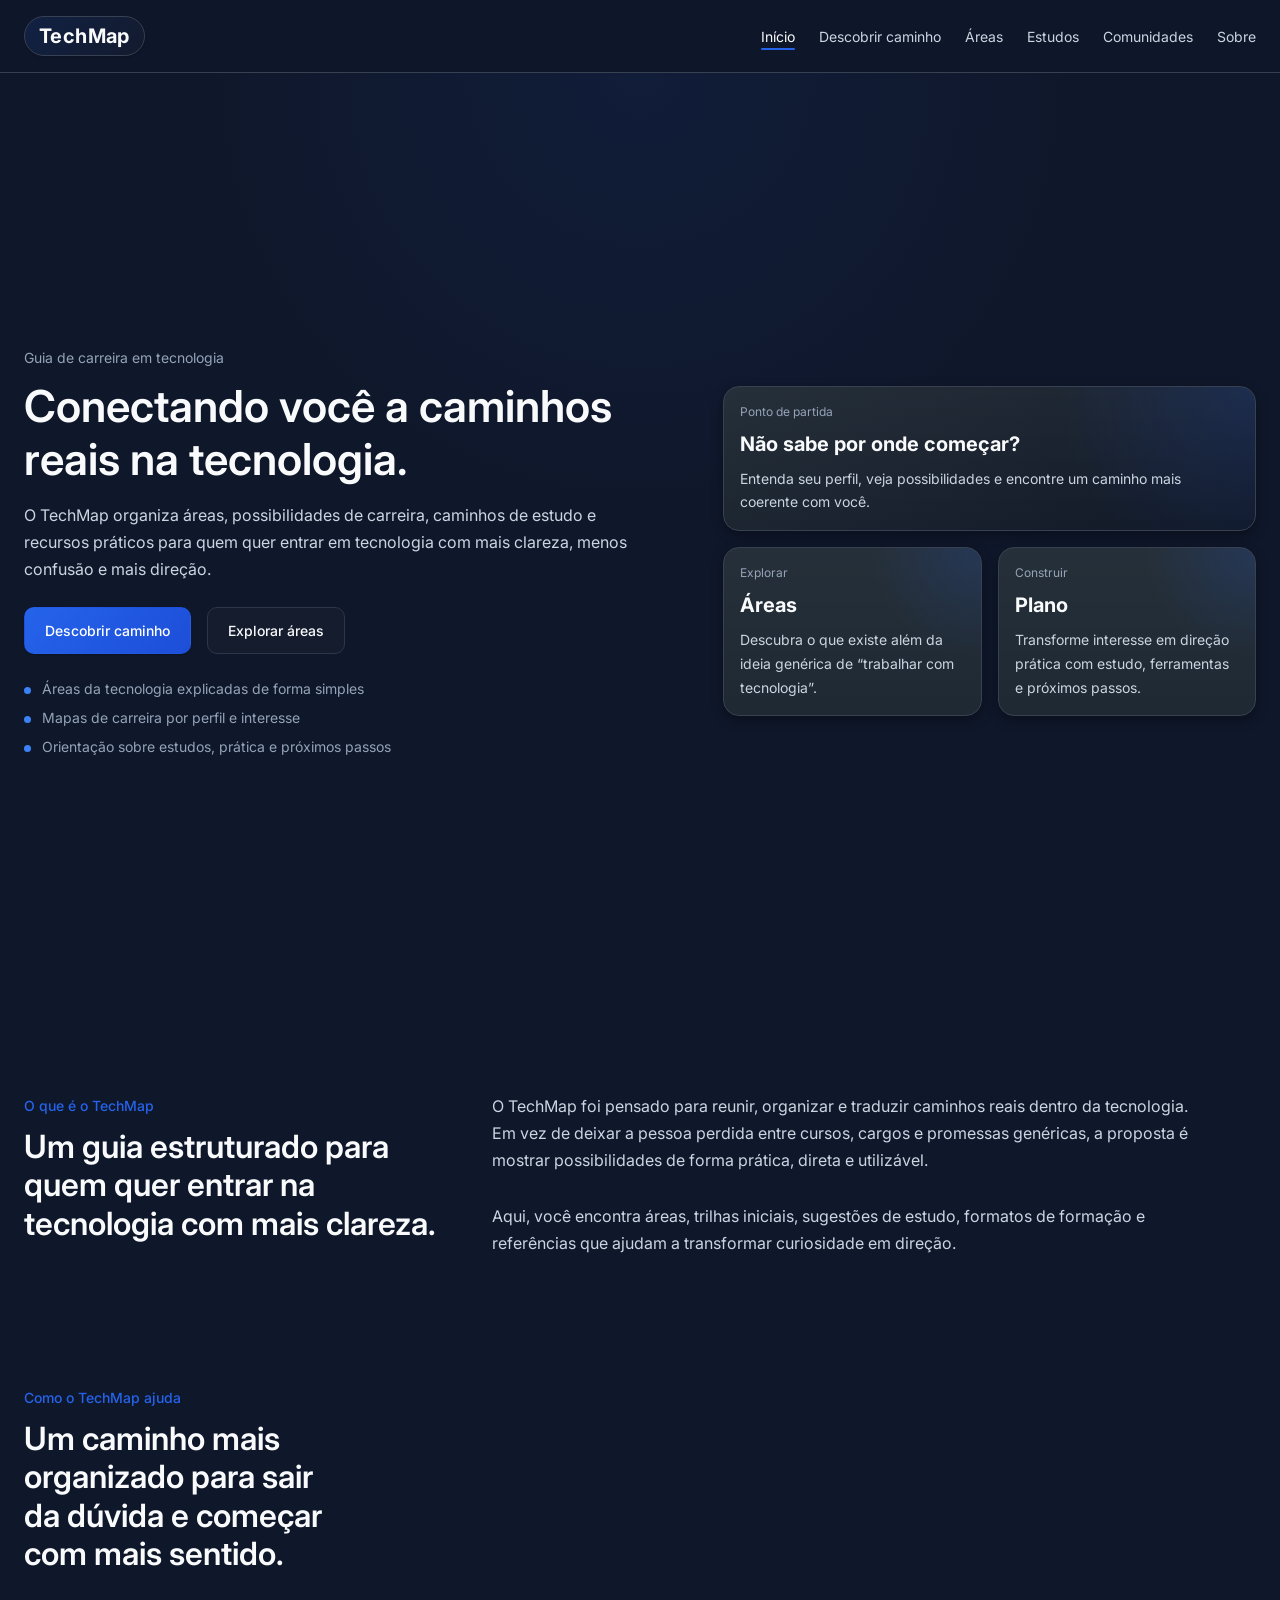
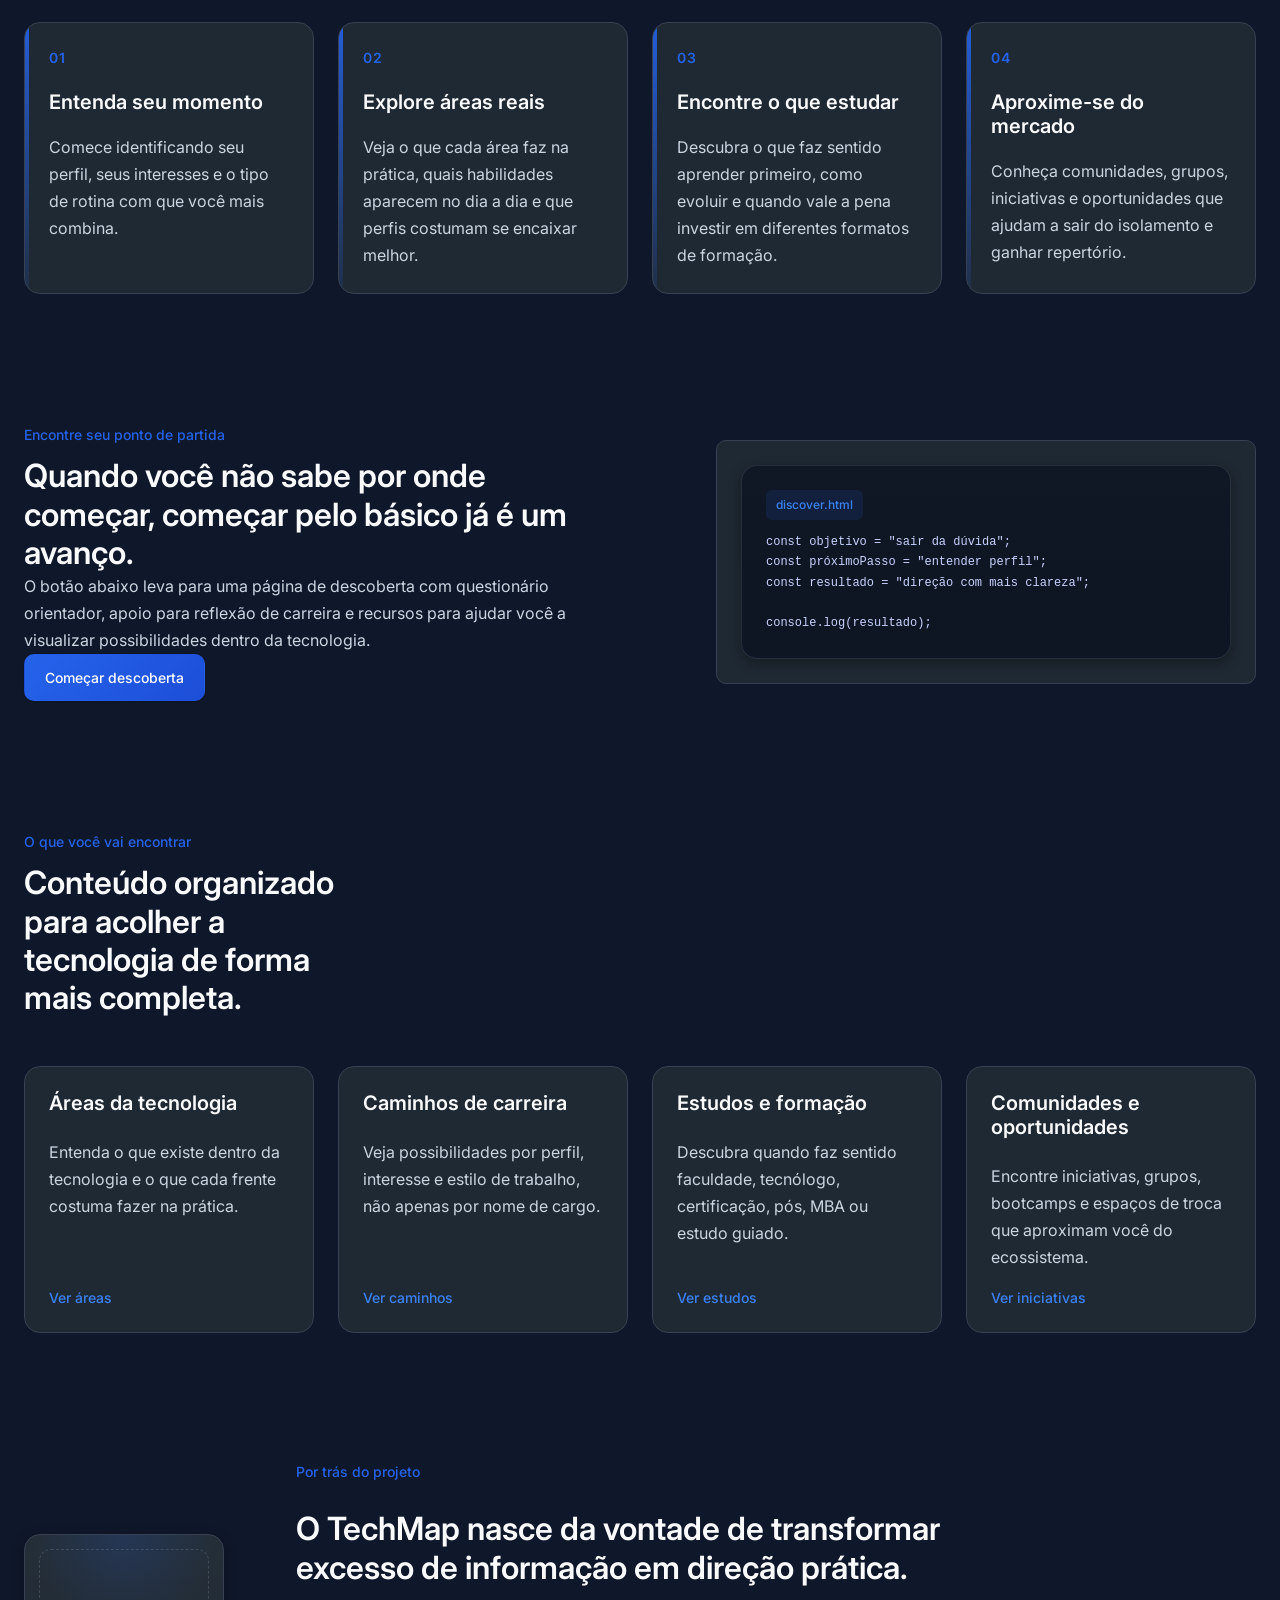
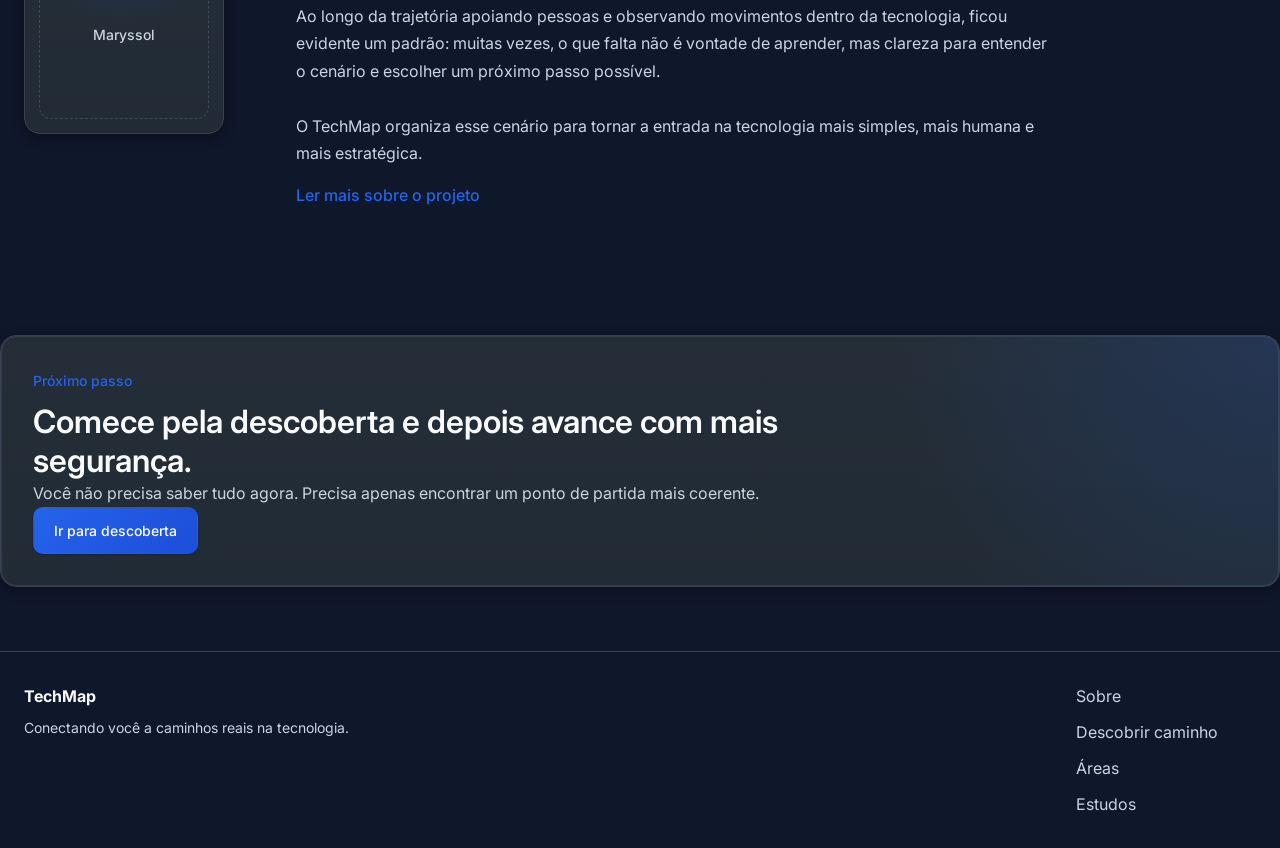
==== index.html @ 4d2d0d43 "primeiro commit techmap" ====
<!DOCTYPE html>
<html lang="pt-BR">
<head>
  <meta charset="UTF-8" />
  <meta name="viewport" content="width=device-width, initial-scale=1.0" />
  <meta
    name="description"
    content="TechMap é um guia para ajudar pessoas a encontrarem caminhos reais na tecnologia com clareza, direção e visão prática de carreira."
  />
  <meta name="theme-color" content="#111827" />
  <title>TechMap | Conectando você a caminhos reais na tecnologia</title>

  <link rel="preconnect" href="https://fonts.googleapis.com" />
  <link rel="preconnect" href="https://fonts.gstatic.com" crossorigin />
  <link
    href="https://fonts.googleapis.com/css2?family=Inter:wght@400;500;600;700;800&display=swap"
    rel="stylesheet"
  />

  <link rel="stylesheet" href="./assets/css/variables.css" />
  <link rel="stylesheet" href="./assets/css/style.css" />
  <link rel="stylesheet" href="./assets/css/layout.css" />
  <link rel="stylesheet" href="./assets/css/components.css" />
  <link rel="stylesheet" href="./assets/css/pages.css" />
  <link rel="stylesheet" href="./assets/css/responsive.css" />
</head>
<body>
  <a class="skip-link" href="#main-content">Pular para o conteúdo principal</a>

  <header class="site-header">
    <div class="container header-content">
      <a href="./index.html" class="brand" aria-label="Página inicial do TechMap">
        <span class="brand-mark">TechMap</span>
      </a>

      <button
        class="menu-toggle"
        type="button"
        aria-label="Abrir menu de navegação"
        aria-expanded="false"
        aria-controls="primary-navigation"
      >
        <span></span>
        <span></span>
        <span></span>
      </button>

      <nav id="primary-navigation" class="primary-nav" aria-label="Navegação principal">
        <ul>
          <li><a href="./index.html" class="active">Início</a></li>
          <li><a href="./pages/discover.html">Descobrir caminho</a></li>
          <li><a href="./pages/career-areas.html">Áreas</a></li>
          <li><a href="./pages/study-guide.html">Estudos</a></li>
          <li><a href="./pages/communities.html">Comunidades</a></li>
          <li><a href="./pages/about.html">Sobre</a></li>
        </ul>
      </nav>
    </div>
  </header>

  <main id="main-content">
    <section class="hero-section">
      <div class="container hero-grid">
        <div class="hero-copy">
          <span class="eyebrow">Guia de carreira em tecnologia</span>
          <h1>Conectando você a caminhos reais na tecnologia.</h1>
          <p class="hero-text">
            O TechMap organiza áreas, possibilidades de carreira, caminhos de estudo e recursos práticos
            para quem quer entrar em tecnologia com mais clareza, menos confusão e mais direção.
          </p>

          <div class="hero-actions">
            <a class="btn btn-primary" href="./pages/discover.html">Descobrir caminho</a>
            <a class="btn btn-secondary" href="./pages/career-areas.html">Explorar áreas</a>
          </div>

          <ul class="hero-highlights" aria-label="Destaques do TechMap">
            <li>Áreas da tecnologia explicadas de forma simples</li>
            <li>Mapas de carreira por perfil e interesse</li>
            <li>Orientação sobre estudos, prática e próximos passos</li>
          </ul>
        </div>

        <div class="hero-panel" aria-hidden="true">
          <div class="hero-card hero-card-main">
            <span class="hero-card-label">Ponto de partida</span>
            <strong>Não sabe por onde começar?</strong>
            <p>Entenda seu perfil, veja possibilidades e encontre um caminho mais coerente com você.</p>
          </div>

          <div class="hero-card-stack">
            <div class="hero-card">
              <span class="hero-card-label">Explorar</span>
              <strong>Áreas</strong>
              <p>Descubra o que existe além da ideia genérica de “trabalhar com tecnologia”.</p>
            </div>
            <div class="hero-card">
              <span class="hero-card-label">Construir</span>
              <strong>Plano</strong>
              <p>Transforme interesse em direção prática com estudo, ferramentas e próximos passos.</p>
            </div>
          </div>
        </div>
      </div>
    </section>

    <section class="intro-section">
      <div class="container intro-grid">
        <div>
          <span class="section-kicker">O que é o TechMap</span>
          <h2>Um guia estruturado para quem quer entrar na tecnologia com mais clareza.</h2>
        </div>

        <div class="intro-text-group">
          <p>
            O TechMap foi pensado para reunir, organizar e traduzir caminhos reais dentro da tecnologia.
            Em vez de deixar a pessoa perdida entre cursos, cargos e promessas genéricas, a proposta é
            mostrar possibilidades de forma prática, direta e utilizável.
          </p>
          <p>
            Aqui, você encontra áreas, trilhas iniciais, sugestões de estudo, formatos de formação e
            referências que ajudam a transformar curiosidade em direção.
          </p>
        </div>
      </div>
    </section>

    <section class="journey-section">
      <div class="container">
        <div class="section-heading">
          <span class="section-kicker">Como o TechMap ajuda</span>
          <h2>Um caminho mais organizado para sair da dúvida e começar com mais sentido.</h2>
        </div>

        <div class="feature-grid">
          <article class="feature-card">
            <span class="feature-step">01</span>
            <h3>Entenda seu momento</h3>
            <p>
              Comece identificando seu perfil, seus interesses e o tipo de rotina com que você mais combina.
            </p>
          </article>

          <article class="feature-card">
            <span class="feature-step">02</span>
            <h3>Explore áreas reais</h3>
            <p>
              Veja o que cada área faz na prática, quais habilidades aparecem no dia a dia e que perfis costumam se encaixar melhor.
            </p>
          </article>

          <article class="feature-card">
            <span class="feature-step">03</span>
            <h3>Encontre o que estudar</h3>
            <p>
              Descubra o que faz sentido aprender primeiro, como evoluir e quando vale a pena investir em diferentes formatos de formação.
            </p>
          </article>

          <article class="feature-card">
            <span class="feature-step">04</span>
            <h3>Aproxime-se do mercado</h3>
            <p>
              Conheça comunidades, grupos, iniciativas e oportunidades que ajudam a sair do isolamento e ganhar repertório.
            </p>
          </article>
        </div>
      </div>
    </section>

    <section class="entry-section">
      <div class="container entry-grid">
        <div class="entry-copy">
          <span class="section-kicker">Encontre seu ponto de partida</span>
          <h2>Quando você não sabe por onde começar, começar pelo básico já é um avanço.</h2>
          <p>
            O botão abaixo leva para uma página de descoberta com questionário orientador, apoio para reflexão de carreira
            e recursos para ajudar você a visualizar possibilidades dentro da tecnologia.
          </p>
          <a class="btn btn-primary" href="./pages/discover.html">Começar descoberta</a>
        </div>

        <aside class="entry-box" aria-label="Resumo da página de descoberta">
          <div class="mini-code-card">
            <span class="mini-code-file">discover.html</span>
            <pre><code>const objetivo = "sair da dúvida";
const próximoPasso = "entender perfil";
const resultado = "direção com mais clareza";

console.log(resultado);</code></pre>
          </div>
        </aside>
      </div>
    </section>

    <section class="overview-section">
      <div class="container">
        <div class="section-heading">
          <span class="section-kicker">O que você vai encontrar</span>
          <h2>Conteúdo organizado para acolher a tecnologia de forma mais completa.</h2>
        </div>

        <div class="overview-grid">
          <article class="overview-card">
            <h3>Áreas da tecnologia</h3>
            <p>Entenda o que existe dentro da tecnologia e o que cada frente costuma fazer na prática.</p>
            <a href="./pages/career-areas.html">Ver áreas</a>
          </article>

          <article class="overview-card">
            <h3>Caminhos de carreira</h3>
            <p>Veja possibilidades por perfil, interesse e estilo de trabalho, não apenas por nome de cargo.</p>
            <a href="./pages/career-paths.html">Ver caminhos</a>
          </article>

          <article class="overview-card">
            <h3>Estudos e formação</h3>
            <p>Descubra quando faz sentido faculdade, tecnólogo, certificação, pós, MBA ou estudo guiado.</p>
            <a href="./pages/study-guide.html">Ver estudos</a>
          </article>

          <article class="overview-card">
            <h3>Comunidades e oportunidades</h3>
            <p>Encontre iniciativas, grupos, bootcamps e espaços de troca que aproximam você do ecossistema.</p>
            <a href="./pages/communities.html">Ver iniciativas</a>
          </article>
        </div>
      </div>
    </section>

    <section class="about-preview-section">
      <div class="container about-preview-grid">
        <div class="about-photo-placeholder" aria-hidden="true">
          <span>Maryssol</span>
        </div>

        <div class="about-preview-copy">
          <span class="section-kicker">Por trás do projeto</span>
          <h2>O TechMap nasce da vontade de transformar excesso de informação em direção prática.</h2>
          <p>
            Ao longo da trajetória apoiando pessoas e observando movimentos dentro da tecnologia, ficou evidente um padrão:
            muitas vezes, o que falta não é vontade de aprender, mas clareza para entender o cenário e escolher um próximo passo possível.
          </p>
          <p>
            O TechMap organiza esse cenário para tornar a entrada na tecnologia mais simples, mais humana e mais estratégica.
          </p>
          <a class="text-link" href="./pages/about.html">Ler mais sobre o projeto</a>
        </div>
      </div>
    </section>

    <section class="cta-section">
      <div class="container cta-box">
        <div>
          <span class="section-kicker">Próximo passo</span>
          <h2>Comece pela descoberta e depois avance com mais segurança.</h2>
          <p>
            Você não precisa saber tudo agora. Precisa apenas encontrar um ponto de partida mais coerente.
          </p>
        </div>
        <a class="btn btn-primary" href="./pages/discover.html">Ir para descoberta</a>
      </div>
    </section>
  </main>

  <footer class="site-footer">
    <div class="container footer-content">
      <div>
        <strong>TechMap</strong>
        <p>Conectando você a caminhos reais na tecnologia.</p>
      </div>

      <nav aria-label="Links do rodapé">
        <ul>
          <li><a href="./pages/about.html">Sobre</a></li>
          <li><a href="./pages/discover.html">Descobrir caminho</a></li>
          <li><a href="./pages/career-areas.html">Áreas</a></li>
          <li><a href="./pages/study-guide.html">Estudos</a></li>
        </ul>
      </nav>
    </div>
  </footer>

  <script>
    const menuToggle = document.querySelector('.menu-toggle');
    const primaryNav = document.querySelector('.primary-nav');

    if (menuToggle && primaryNav) {
      menuToggle.addEventListener('click', () => {
        const expanded = menuToggle.getAttribute('aria-expanded') === 'true';
        menuToggle.setAttribute('aria-expanded', String(!expanded));
        primaryNav.classList.toggle('is-open');
      });
    }
  </script>
</body>
</html>
---- assets/css/variables.css ----
/* =====================================================
   TechMap - Variables (Design System Base)
   Paleta profissional: cinza grafite + azul petróleo
   ===================================================== */

:root {
  /* =============================
     CORES BASE (cinza profissional)
     ============================= */

  --color-bg-primary: #0f172a;      /* fundo principal */
  --color-bg-secondary: #111827;    /* fundo seções */
  --color-bg-tertiary: #1f2933;     /* cards */

  --color-border: #2d3748;
  --color-border-soft: #374151;

  --color-text-primary: #f9fafb;
  --color-text-secondary: #cbd5e1;
  --color-text-muted: #94a3b8;

  /* =============================
     COR DE DESTAQUE (azul petróleo)
     ============================= */

  --color-accent: #2563eb;          /* principal */
  --color-accent-hover: #1d4ed8;
  --color-accent-soft: #3b82f6;

  /* =============================
     ESTADOS
     ============================= */

  --color-success: #16a34a;
  --color-warning: #f59e0b;
  --color-error: #dc2626;

  /* =============================
     SOMBRAS
     ============================= */

  --shadow-sm: 0 1px 2px rgba(0, 0, 0, 0.2);
  --shadow-md: 0 4px 12px rgba(0, 0, 0, 0.35);
  --shadow-lg: 0 10px 30px rgba(0, 0, 0, 0.45);

  /* =============================
     BORDER RADIUS
     ============================= */

  --radius-sm: 6px;
  --radius-md: 10px;
  --radius-lg: 16px;
  --radius-xl: 24px;

  /* =============================
     ESPAÇAMENTO
     ============================= */

  --space-xxs: 4px;
  --space-xs: 8px;
  --space-sm: 12px;
  --space-md: 16px;
  --space-lg: 24px;
  --space-xl: 32px;
  --space-2xl: 48px;
  --space-3xl: 64px;

  /* =============================
     TIPOGRAFIA
     ============================= */

  --font-family-base: 'Inter', sans-serif;

  --font-size-xs: 0.75rem;
  --font-size-sm: 0.875rem;
  --font-size-md: 1rem;
  --font-size-lg: 1.25rem;
  --font-size-xl: 1.5rem;
  --font-size-2xl: 2rem;
  --font-size-3xl: 2.5rem;

  --font-weight-regular: 400;
  --font-weight-medium: 500;
  --font-weight-semibold: 600;
  --font-weight-bold: 700;

  --line-height-tight: 1.2;
  --line-height-normal: 1.5;
  --line-height-relaxed: 1.7;

  /* =============================
     LAYOUT
     ============================= */

  --container-max-width: 1200px;
  --container-padding: 24px;

  /* =============================
     TRANSIÇÕES
     ============================= */

  --transition-fast: 0.2s ease;
  --transition-normal: 0.3s ease;
  --transition-slow: 0.4s ease;
}

/* =====================================================
   MODO CLARO (caso queira no futuro)
   ===================================================== */

[data-theme="light"] {
  --color-bg-primary: #ffffff;
  --color-bg-secondary: #f8fafc;
  --color-bg-tertiary: #e5e7eb;

  --color-text-primary: #111827;
  --color-text-secondary: #374151;
  --color-text-muted: #6b7280;

  --color-border: #e5e7eb;
  --color-border-soft: #d1d5db;
}

/* =====================================================
   RESET BÁSICO
   ===================================================== */

*,
*::before,
*::after {
  box-sizing: border-box;
  margin: 0;
  padding: 0;
}

html {
  font-size: 16px;
  scroll-behavior: smooth;
}

body {
  font-family: var(--font-family-base);
  background-color: var(--color-bg-primary);
  color: var(--color-text-primary);
  line-height: var(--line-height-normal);
  -webkit-font-smoothing: antialiased;
}

img,
picture,
video {
  max-width: 100%;
  display: block;
}

button {
  font-family: inherit;
  cursor: pointer;
  border: none;
}

ul {
  list-style: none;
}

a {
  text-decoration: none;
  color: inherit;
}
---- assets/css/style.css ----
/* =====================================================
   TechMap - Global Styles
   ===================================================== */

/* =============================
   CONTAINER
   ============================= */

.container {
  max-width: var(--container-max-width);
  margin: 0 auto;
  padding: 0 var(--container-padding);
}

/* =============================
   TIPOGRAFIA
   ============================= */

h1, h2, h3, h4 {
  font-weight: var(--font-weight-semibold);
  line-height: var(--line-height-tight);
  color: var(--color-text-primary);
}

h1 {
  font-size: clamp(2rem, 4vw, 2.75rem);
}

h2 {
  font-size: clamp(1.5rem, 3vw, 2rem);
}

h3 {
  font-size: 1.25rem;
}

p {
  font-size: var(--font-size-md);
  color: var(--color-text-secondary);
  line-height: var(--line-height-relaxed);
}

.section-kicker {
  display: inline-block;
  font-size: var(--font-size-sm);
  color: var(--color-accent);
  margin-bottom: var(--space-sm);
  font-weight: var(--font-weight-medium);
}

.eyebrow {
  display: inline-block;
  font-size: var(--font-size-sm);
  color: var(--color-text-muted);
  margin-bottom: var(--space-sm);
}

/* =============================
   BOTÕES
   ============================= */

.btn {
  display: inline-flex;
  align-items: center;
  justify-content: center;
  padding: 12px 20px;
  border-radius: var(--radius-md);
  font-size: var(--font-size-sm);
  font-weight: var(--font-weight-medium);
  transition: var(--transition-normal);
  gap: 8px;
}

.btn-primary {
  background-color: var(--color-accent);
  color: #ffffff;
  box-shadow: var(--shadow-sm);
}

.btn-primary:hover {
  background-color: var(--color-accent-hover);
  transform: translateY(-1px);
}

.btn-secondary {
  background-color: transparent;
  border: 1px solid var(--color-border);
  color: var(--color-text-primary);
}

.btn-secondary:hover {
  border-color: var(--color-accent);
  color: var(--color-accent);
}

.text-link {
  color: var(--color-accent);
  font-weight: var(--font-weight-medium);
}

.text-link:hover {
  text-decoration: underline;
}

/* =============================
   HEADER
   ============================= */

.site-header {
  position: sticky;
  top: 0;
  background-color: rgba(15, 23, 42, 0.9);
  backdrop-filter: blur(10px);
  border-bottom: 1px solid var(--color-border-soft);
  z-index: 100;
}

.header-content {
  display: flex;
  align-items: center;
  justify-content: space-between;
  height: 72px;
}

.brand-mark {
  font-weight: var(--font-weight-bold);
  font-size: 1.25rem;
}

.primary-nav ul {
  display: flex;
  gap: var(--space-lg);
}

.primary-nav a {
  color: var(--color-text-secondary);
  font-size: var(--font-size-sm);
  transition: var(--transition-fast);
}

.primary-nav a:hover,
.primary-nav a.active {
  color: var(--color-text-primary);
}

/* =============================
   HERO
   ============================= */

.hero-section {
  padding: var(--space-3xl) 0;
}

.hero-grid {
  display: grid;
  grid-template-columns: 1fr 1fr;
  gap: var(--space-2xl);
  align-items: center;
}

.hero-text {
  margin: var(--space-md) 0 var(--space-lg);
}

.hero-actions {
  display: flex;
  gap: var(--space-md);
  margin-bottom: var(--space-lg);
}

.hero-highlights {
  display: flex;
  flex-direction: column;
  gap: var(--space-xs);
  font-size: var(--font-size-sm);
  color: var(--color-text-muted);
}

.hero-panel {
  display: flex;
  flex-direction: column;
  gap: var(--space-md);
}

.hero-card {
  background-color: var(--color-bg-tertiary);
  padding: var(--space-md);
  border-radius: var(--radius-md);
  border: 1px solid var(--color-border-soft);
}

.hero-card-label {
  font-size: var(--font-size-xs);
  color: var(--color-text-muted);
  display: block;
  margin-bottom: var(--space-xs);
}

.hero-card-main {
  background: linear-gradient(135deg, #1f2933, #111827);
}

/* =============================
   SEÇÕES
   ============================= */

section {
  padding: var(--space-3xl) 0;
}

.section-heading {
  margin-bottom: var(--space-2xl);
  max-width: 600px;
}

/* =============================
   CARDS
   ============================= */

.feature-grid,
.overview-grid {
  display: grid;
  grid-template-columns: repeat(4, 1fr);
  gap: var(--space-lg);
}

.feature-card,
.overview-card {
  background-color: var(--color-bg-tertiary);
  padding: var(--space-lg);
  border-radius: var(--radius-md);
  border: 1px solid var(--color-border-soft);
  transition: var(--transition-normal);
}

.feature-card:hover,
.overview-card:hover {
  transform: translateY(-4px);
  border-color: var(--color-accent);
}

.feature-step {
  font-size: var(--font-size-sm);
  color: var(--color-accent);
  margin-bottom: var(--space-xs);
}

/* =============================
   ENTRY SECTION
   ============================= */

.entry-grid {
  display: grid;
  grid-template-columns: 1fr 1fr;
  gap: var(--space-2xl);
  align-items: center;
}

.entry-box {
  background-color: var(--color-bg-tertiary);
  padding: var(--space-lg);
  border-radius: var(--radius-md);
  border: 1px solid var(--color-border-soft);
}

.mini-code-card pre {
  font-size: var(--font-size-xs);
  color: var(--color-text-muted);
}

/* =============================
   ABOUT PREVIEW
   ============================= */

.about-preview-grid {
  display: grid;
  grid-template-columns: 200px 1fr;
  gap: var(--space-xl);
  align-items: center;
}

.about-photo-placeholder {
  width: 200px;
  height: 200px;
  background-color: var(--color-bg-tertiary);
  border-radius: var(--radius-lg);
  display: flex;
  align-items: center;
  justify-content: center;
  color: var(--color-text-muted);
}

/* =============================
   CTA
   ============================= */

.cta-box {
  display: flex;
  align-items: center;
  justify-content: space-between;
  gap: var(--space-lg);
  background-color: var(--color-bg-tertiary);
  padding: var(--space-xl);
  border-radius: var(--radius-lg);
  border: 1px solid var(--color-border-soft);
}

/* =============================
   FOOTER
   ============================= */

.site-footer {
  border-top: 1px solid var(--color-border-soft);
  padding: var(--space-xl) 0;
}

.footer-content {
  display: flex;
  justify-content: space-between;
  gap: var(--space-lg);
}

.footer-content p {
  font-size: var(--font-size-sm);
}

/* =============================
   UTILIDADES
   ============================= */

.skip-link {
  position: absolute;
  left: -999px;
  top: -999px;
}

.skip-link:focus {
  left: 16px;
  top: 16px;
  background: var(--color-accent);
  color: white;
  padding: 8px;
  border-radius: var(--radius-sm);
}
---- assets/css/layout.css ----
/* =====================================================
   TechMap - Layout
   Estrutura de grids, colunas e alinhamentos
   ===================================================== */

/* =============================
   LAYOUT BASE
   ============================= */

main {
  width: 100%;
}

section {
  position: relative;
}

.container-fluid {
  width: min(100% - 32px, 1440px);
  margin: 0 auto;
}

/* =============================
   HEADER LAYOUT
   ============================= */

.header-content {
  width: 100%;
}

.brand {
  display: inline-flex;
  align-items: center;
  gap: 10px;
  flex-shrink: 0;
}

/* =============================
   HERO LAYOUT
   ============================= */

.hero-grid {
  min-height: calc(100vh - 72px);
  align-items: center;
}

.hero-copy {
  max-width: 620px;
}

.hero-panel {
  width: 100%;
  max-width: 560px;
  justify-self: end;
}

.hero-card-stack {
  display: grid;
  grid-template-columns: repeat(2, 1fr);
  gap: var(--space-md);
}

/* =============================
   INTRO SECTION
   ============================= */

.intro-grid {
  display: grid;
  grid-template-columns: minmax(280px, 420px) minmax(320px, 1fr);
  gap: var(--space-2xl);
  align-items: start;
}

.intro-text-group {
  display: grid;
  gap: var(--space-md);
  max-width: 720px;
}

/* =============================
   JOURNEY / FEATURE GRID
   ============================= */

.feature-grid {
  align-items: stretch;
}

.feature-card {
  display: flex;
  flex-direction: column;
  gap: var(--space-sm);
  min-height: 100%;
}

/* =============================
   ENTRY SECTION
   ============================= */

.entry-copy {
  max-width: 620px;
}

.entry-box {
  width: 100%;
  max-width: 540px;
  justify-self: end;
}

.mini-code-card {
  display: grid;
  gap: var(--space-sm);
}

.mini-code-file {
  display: inline-flex;
  align-items: center;
  width: fit-content;
  padding: 6px 10px;
  border-radius: var(--radius-sm);
  background-color: rgba(37, 99, 235, 0.12);
  color: var(--color-accent-soft);
  font-size: var(--font-size-xs);
  font-weight: var(--font-weight-medium);
}

.mini-code-card code {
  display: block;
  white-space: pre-wrap;
  word-break: break-word;
  line-height: 1.7;
}

/* =============================
   OVERVIEW SECTION
   ============================= */

.overview-grid {
  align-items: stretch;
}

.overview-card {
  display: flex;
  flex-direction: column;
  justify-content: space-between;
  gap: var(--space-md);
  min-height: 100%;
}

.overview-card a {
  margin-top: auto;
  width: fit-content;
}

/* =============================
   ABOUT PREVIEW
   ============================= */

.about-preview-grid {
  grid-template-columns: minmax(180px, 240px) minmax(320px, 1fr);
}

.about-preview-copy {
  max-width: 760px;
  display: grid;
  gap: var(--space-md);
}

/* =============================
   CTA SECTION
   ============================= */

.cta-section .container {
  display: block;
}

.cta-box > div {
  max-width: 760px;
}

/* =============================
   FOOTER LAYOUT
   ============================= */

.footer-content nav ul {
  display: grid;
  gap: var(--space-sm);
}

.footer-content nav a {
  color: var(--color-text-secondary);
  transition: var(--transition-fast);
}

.footer-content nav a:hover {
  color: var(--color-text-primary);
}

/* =============================
   MENU MOBILE BASE
   ============================= */

.menu-toggle {
  display: none;
  width: 44px;
  height: 44px;
  align-items: center;
  justify-content: center;
  flex-direction: column;
  gap: 5px;
  background: transparent;
  border-radius: var(--radius-sm);
}

.menu-toggle span {
  width: 20px;
  height: 2px;
  background-color: var(--color-text-primary);
  border-radius: 999px;
  transition: var(--transition-fast);
}

/* =============================
   GRID AUXILIAR
   ============================= */

.grid-2 {
  display: grid;
  grid-template-columns: repeat(2, minmax(0, 1fr));
  gap: var(--space-lg);
}

.grid-3 {
  display: grid;
  grid-template-columns: repeat(3, minmax(0, 1fr));
  gap: var(--space-lg);
}

.grid-4 {
  display: grid;
  grid-template-columns: repeat(4, minmax(0, 1fr));
  gap: var(--space-lg);
}

/* =============================
   ALINHAMENTOS AUXILIARES
   ============================= */

.stack-sm {
  display: grid;
  gap: var(--space-sm);
}

.stack-md {
  display: grid;
  gap: var(--space-md);
}

.stack-lg {
  display: grid;
  gap: var(--space-lg);
}

.inline-actions {
  display: flex;
  flex-wrap: wrap;
  gap: var(--space-sm);
  align-items: center;
}

.centered-content {
  display: grid;
  place-items: center;
  text-align: center;
}

/* =============================
   LIMITADORES
   ============================= */

.content-narrow {
  max-width: 720px;
}

.content-medium {
  max-width: 920px;
}

.content-wide {
  max-width: 1120px;
}
---- assets/css/components.css ----
/* =====================================================
   TechMap - Components
   Estilos de componentes reutilizáveis
   ===================================================== */

/* =============================
   BRAND
   ============================= */

.brand {
  display: inline-flex;
  align-items: center;
  gap: 10px;
}

.brand-mark {
  display: inline-flex;
  align-items: center;
  justify-content: center;
  min-height: 40px;
  padding: 0 14px;
  border: 1px solid var(--color-border-soft);
  border-radius: 999px;
  background: linear-gradient(
    135deg,
    rgba(37, 99, 235, 0.14),
    rgba(255, 255, 255, 0.02)
  );
  color: var(--color-text-primary);
  letter-spacing: 0.02em;
  box-shadow: var(--shadow-sm);
}

/* =============================
   NAVIGATION
   ============================= */

.primary-nav a {
  position: relative;
  display: inline-flex;
  align-items: center;
  min-height: 40px;
}

.primary-nav a::after {
  content: "";
  position: absolute;
  left: 0;
  bottom: 6px;
  width: 0;
  height: 2px;
  border-radius: 999px;
  background-color: var(--color-accent);
  transition: width var(--transition-normal);
}

.primary-nav a:hover::after,
.primary-nav a.active::after {
  width: 100%;
}

/* =============================
   BUTTONS
   ============================= */

.btn {
  position: relative;
  overflow: hidden;
  min-height: 46px;
  white-space: nowrap;
}

.btn:focus-visible,
.text-link:focus-visible,
.primary-nav a:focus-visible,
.menu-toggle:focus-visible {
  outline: 2px solid var(--color-accent-soft);
  outline-offset: 2px;
}

.btn-primary {
  border: 1px solid transparent;
  background: linear-gradient(
    135deg,
    var(--color-accent),
    var(--color-accent-hover)
  );
}

.btn-primary:hover {
  box-shadow: var(--shadow-md);
}

.btn-secondary {
  background-color: rgba(255, 255, 255, 0.02);
}

.btn-secondary:hover {
  background-color: rgba(37, 99, 235, 0.08);
}

/* =============================
   GENERIC CARD
   ============================= */

.card {
  background-color: var(--color-bg-tertiary);
  border: 1px solid var(--color-border-soft);
  border-radius: var(--radius-lg);
  box-shadow: var(--shadow-sm);
}

.card-hover {
  transition:
    transform var(--transition-normal),
    border-color var(--transition-normal),
    box-shadow var(--transition-normal);
}

.card-hover:hover {
  transform: translateY(-4px);
  border-color: rgba(37, 99, 235, 0.45);
  box-shadow: var(--shadow-md);
}

/* =============================
   HERO CARDS
   ============================= */

.hero-card {
  position: relative;
  overflow: hidden;
  border-radius: var(--radius-lg);
  box-shadow: var(--shadow-md);
}

.hero-card::before {
  content: "";
  position: absolute;
  inset: 0;
  background:
    radial-gradient(circle at top right, rgba(37, 99, 235, 0.16), transparent 36%),
    linear-gradient(180deg, rgba(255, 255, 255, 0.03), transparent);
  pointer-events: none;
}

.hero-card > * {
  position: relative;
  z-index: 1;
}

.hero-card strong {
  display: block;
  margin-bottom: var(--space-xs);
  font-size: var(--font-size-lg);
  color: var(--color-text-primary);
}

.hero-card p {
  font-size: var(--font-size-sm);
  color: var(--color-text-secondary);
}

.hero-card-stack .hero-card {
  min-height: 160px;
}

/* =============================
   SECTION HEADING
   ============================= */

.section-heading h2 {
  max-width: 16ch;
}

.section-heading p {
  margin-top: var(--space-sm);
  max-width: 56ch;
}

/* =============================
   FEATURE CARD
   ============================= */

.feature-card {
  position: relative;
  border-radius: var(--radius-lg);
  overflow: hidden;
}

.feature-card::before {
  content: "";
  position: absolute;
  inset: 0 auto 0 0;
  width: 4px;
  background: linear-gradient(
    180deg,
    var(--color-accent),
    rgba(37, 99, 235, 0.12)
  );
  opacity: 0.9;
}

.feature-card h3 {
  margin-top: 2px;
  margin-bottom: var(--space-xs);
}

.feature-step {
  font-weight: var(--font-weight-semibold);
  letter-spacing: 0.04em;
}

/* =============================
   OVERVIEW CARD
   ============================= */

.overview-card {
  border-radius: var(--radius-lg);
}

.overview-card h3 {
  margin-bottom: var(--space-xs);
}

.overview-card a {
  color: var(--color-accent-soft);
  font-size: var(--font-size-sm);
  font-weight: var(--font-weight-medium);
}

.overview-card a:hover {
  text-decoration: underline;
}

/* =============================
   INTRO / CONTENT BLOCKS
   ============================= */

.intro-text-group p + p,
.about-preview-copy p + p {
  margin-top: var(--space-sm);
}

/* =============================
   HIGHLIGHT LIST
   ============================= */

.hero-highlights li {
  position: relative;
  padding-left: 18px;
}

.hero-highlights li::before {
  content: "";
  position: absolute;
  left: 0;
  top: 9px;
  width: 7px;
  height: 7px;
  border-radius: 999px;
  background-color: var(--color-accent-soft);
}

/* =============================
   MINI CODE CARD
   ============================= */

.mini-code-card {
  background:
    linear-gradient(180deg, rgba(255, 255, 255, 0.025), rgba(255, 255, 255, 0.01)),
    #0b1220;
  border: 1px solid rgba(148, 163, 184, 0.18);
  border-radius: var(--radius-lg);
  padding: var(--space-lg);
  box-shadow: var(--shadow-md);
}

.mini-code-card pre {
  overflow-x: auto;
}

.mini-code-card code {
  color: #c7d2fe;
}

/* =============================
   ABOUT PREVIEW
   ============================= */

.about-photo-placeholder {
  position: relative;
  overflow: hidden;
  border: 1px solid var(--color-border-soft);
  box-shadow: var(--shadow-md);
  background:
    radial-gradient(circle at top, rgba(37, 99, 235, 0.16), transparent 42%),
    linear-gradient(180deg, rgba(255, 255, 255, 0.025), rgba(255, 255, 255, 0.01)),
    var(--color-bg-tertiary);
}

.about-photo-placeholder::after {
  content: "";
  position: absolute;
  inset: 14px;
  border: 1px dashed rgba(148, 163, 184, 0.24);
  border-radius: calc(var(--radius-lg) - 4px);
}

.about-photo-placeholder span {
  position: relative;
  z-index: 1;
  font-size: var(--font-size-sm);
  font-weight: var(--font-weight-medium);
  color: var(--color-text-secondary);
}

/* =============================
   CTA BOX
   ============================= */

.cta-box {
  position: relative;
  overflow: hidden;
  box-shadow: var(--shadow-md);
  background:
    radial-gradient(circle at top right, rgba(37, 99, 235, 0.16), transparent 30%),
    linear-gradient(180deg, rgba(255, 255, 255, 0.025), rgba(255, 255, 255, 0.01)),
    var(--color-bg-tertiary);
}

.cta-box::before {
  content: "";
  position: absolute;
  inset: 0;
  border: 1px solid rgba(148, 163, 184, 0.14);
  border-radius: inherit;
  pointer-events: none;
}

/* =============================
   FOOTER
   ============================= */

.site-footer strong {
  display: inline-block;
  margin-bottom: var(--space-xs);
  color: var(--color-text-primary);
}

.site-footer nav ul {
  min-width: 180px;
}

/* =============================
   TAGS / PILLS
   ============================= */

.pill {
  display: inline-flex;
  align-items: center;
  min-height: 32px;
  padding: 0 12px;
  border-radius: 999px;
  border: 1px solid rgba(148, 163, 184, 0.18);
  background-color: rgba(255, 255, 255, 0.03);
  color: var(--color-text-secondary);
  font-size: var(--font-size-xs);
  font-weight: var(--font-weight-medium);
}

/* =============================
   DIVIDERS
   ============================= */

.divider {
  width: 100%;
  height: 1px;
  background: linear-gradient(
    90deg,
    transparent,
    rgba(148, 163, 184, 0.24),
    transparent
  );
}

/* =============================
   EMPTY / SOFT BOX
   ============================= */

.soft-box {
  padding: var(--space-lg);
  border: 1px dashed rgba(148, 163, 184, 0.24);
  border-radius: var(--radius-lg);
  background-color: rgba(255, 255, 255, 0.02);
}

/* =============================
   MOBILE REFINEMENTS
   ============================= */

@media (max-width: 768px) {
  .brand-mark {
    min-height: 36px;
    padding: 0 12px;
    font-size: 1rem;
  }

  .hero-card strong {
    font-size: 1.1rem;
  }

  .hero-card-stack {
    grid-template-columns: 1fr;
  }

  .section-heading h2 {
    max-width: 100%;
  }
}

@media (max-width: 480px) {
  .mini-code-card {
    padding: var(--space-md);
  }

  .cta-box {
    border-radius: var(--radius-md);
  }

  .hero-card,
  .feature-card,
  .overview-card {
    border-radius: var(--radius-md);
  }
}
---- assets/css/pages.css ----
/* =====================================================
   TechMap - Pages
   Ajustes específicos por página
   ===================================================== */


/* =============================
   HERO VARIAÇÕES
   ============================= */

.hero-section {
  background:
    radial-gradient(circle at top, rgba(37, 99, 235, 0.08), transparent 40%),
    var(--color-bg-primary);
}


/* =============================
   DISCOVER PAGE (futuro)
   ============================= */

.discover-section {
  max-width: 900px;
  margin: 0 auto;
}

.discover-card {
  background-color: var(--color-bg-tertiary);
  border: 1px solid var(--color-border-soft);
  border-radius: var(--radius-lg);
  padding: var(--space-xl);
  margin-bottom: var(--space-lg);
  transition: var(--transition-normal);
}

.discover-card:hover {
  border-color: var(--color-accent);
}

.discover-card h3 {
  margin-bottom: var(--space-sm);
}

.discover-card p {
  margin-bottom: var(--space-md);
}


/* =============================
   CAREER AREAS PAGE
   ============================= */

.area-card {
  padding: var(--space-lg);
  border-radius: var(--radius-lg);
  background-color: var(--color-bg-tertiary);
  border: 1px solid var(--color-border-soft);
  display: flex;
  flex-direction: column;
  gap: var(--space-sm);
  transition: var(--transition-normal);
}

.area-card:hover {
  border-color: var(--color-accent);
  transform: translateY(-4px);
}

.area-card h3 {
  margin-bottom: var(--space-xs);
}

.area-meta {
  font-size: var(--font-size-xs);
  color: var(--color-text-muted);
}


/* =============================
   CAREER PATHS
   ============================= */

.path-card {
  padding: var(--space-lg);
  border-radius: var(--radius-lg);
  background:
    linear-gradient(180deg, rgba(255,255,255,0.02), transparent),
    var(--color-bg-tertiary);
  border: 1px solid var(--color-border-soft);
  display: flex;
  flex-direction: column;
  gap: var(--space-sm);
}

.path-card strong {
  color: var(--color-text-primary);
}

.path-card ul {
  margin-top: var(--space-sm);
}

.path-card li {
  font-size: var(--font-size-sm);
  color: var(--color-text-secondary);
}


/* =============================
   STUDY GUIDE
   ============================= */

.study-block {
  padding: var(--space-lg);
  border-left: 3px solid var(--color-accent);
  background-color: var(--color-bg-tertiary);
  border-radius: var(--radius-md);
  margin-bottom: var(--space-md);
}

.study-block h3 {
  margin-bottom: var(--space-xs);
}


/* =============================
   LEARNING OPTIONS
   ============================= */

.learning-card {
  padding: var(--space-lg);
  border-radius: var(--radius-lg);
  border: 1px solid var(--color-border-soft);
  background-color: var(--color-bg-tertiary);
  display: flex;
  flex-direction: column;
  gap: var(--space-sm);
}

.learning-card span {
  font-size: var(--font-size-xs);
  color: var(--color-accent);
}

.learning-card:hover {
  border-color: var(--color-accent);
}


/* =============================
   TOOLS PAGE
   ============================= */

.tool-card {
  padding: var(--space-md);
  border-radius: var(--radius-md);
  border: 1px solid var(--color-border-soft);
  background-color: var(--color-bg-tertiary);
  display: flex;
  flex-direction: column;
  gap: var(--space-xs);
}

.tool-card small {
  color: var(--color-text-muted);
}


/* =============================
   COMMUNITIES PAGE
   ============================= */

.community-card {
  padding: var(--space-lg);
  border-radius: var(--radius-lg);
  border: 1px solid var(--color-border-soft);
  background-color: var(--color-bg-tertiary);
  display: flex;
  flex-direction: column;
  gap: var(--space-sm);
}

.community-card a {
  color: var(--color-accent);
  font-size: var(--font-size-sm);
}


/* =============================
   RESOURCES PAGE
   ============================= */

.resource-card {
  padding: var(--space-lg);
  border-radius: var(--radius-lg);
  border: 1px solid var(--color-border-soft);
  background-color: var(--color-bg-tertiary);
  display: flex;
  flex-direction: column;
  gap: var(--space-sm);
}

.resource-card strong {
  color: var(--color-text-primary);
}


/* =============================
   EMPTY STATES
   ============================= */

.empty-state {
  text-align: center;
  padding: var(--space-2xl);
  border: 1px dashed var(--color-border-soft);
  border-radius: var(--radius-lg);
  color: var(--color-text-muted);
}


/* =============================
   LOADING STATES
   ============================= */

.loading {
  opacity: 0.6;
  pointer-events: none;
}

.loading::after {
  content: \"Carregando...\";
  display: block;
  margin-top: var(--space-sm);
  font-size: var(--font-size-sm);
}


/* =============================
   MOBILE AJUSTES
   ============================= */

@media (max-width: 768px) {

  .discover-card,
  .learning-card,
  .community-card,
  .resource-card {
    padding: var(--space-md);
  }

  .study-block {
    padding: var(--space-md);
  }

}
---- assets/css/responsive.css ----
/* =====================================================
   TechMap - Responsive
   Mobile-first + ajustes progressivos
   ===================================================== */

/* =============================
   TABLET (até 1024px)
   ============================= */

@media (max-width: 1024px) {

  /* HERO */
  .hero-grid {
    grid-template-columns: 1fr;
    gap: var(--space-xl);
    min-height: auto;
  }

  .hero-panel {
    justify-self: start;
    max-width: 100%;
  }

  /* INTRO */
  .intro-grid {
    grid-template-columns: 1fr;
  }

  /* ENTRY */
  .entry-grid {
    grid-template-columns: 1fr;
  }

  .entry-box {
    justify-self: start;
    max-width: 100%;
  }

  /* ABOUT */
  .about-preview-grid {
    grid-template-columns: 1fr;
  }

  .about-photo-placeholder {
    margin: 0 auto;
  }

  /* CTA */
  .cta-box {
    flex-direction: column;
    align-items: flex-start;
  }

  /* GRIDS */
  .feature-grid,
  .overview-grid {
    grid-template-columns: repeat(2, 1fr);
  }
}


/* =============================
   MOBILE (até 768px)
   ============================= */

@media (max-width: 768px) {

  /* HEADER */
  .menu-toggle {
    display: flex;
  }

  .primary-nav {
    position: absolute;
    top: 72px;
    left: 0;
    width: 100%;
    background-color: var(--color-bg-secondary);
    border-bottom: 1px solid var(--color-border-soft);
    display: none;
  }

  .primary-nav.is-open {
    display: block;
  }

  .primary-nav ul {
    flex-direction: column;
    padding: var(--space-md);
    gap: var(--space-md);
  }

  /* HERO */
  .hero-actions {
    flex-direction: column;
    align-items: stretch;
  }

  .hero-actions .btn {
    width: 100%;
  }

  .hero-highlights {
    font-size: var(--font-size-xs);
  }

  /* CARDS */
  .feature-grid,
  .overview-grid {
    grid-template-columns: 1fr;
  }

  /* ENTRY */
  .mini-code-card pre {
    font-size: 0.7rem;
  }

  /* CTA */
  .cta-box {
    padding: var(--space-lg);
  }

  /* FOOTER */
  .footer-content {
    flex-direction: column;
    gap: var(--space-md);
  }

  /* TIPOGRAFIA */
  h1 {
    font-size: 2rem;
  }

  h2 {
    font-size: 1.5rem;
  }
}


/* =============================
   MOBILE PEQUENO (até 480px)
   ============================= */

@media (max-width: 480px) {

  .container {
    padding: 0 16px;
  }

  /* HERO */
  .hero-section {
    padding: var(--space-2xl) 0;
  }

  .hero-text {
    font-size: var(--font-size-sm);
  }

  /* BOTÕES */
  .btn {
    padding: 10px 14px;
    font-size: var(--font-size-xs);
  }

  /* CARDS */
  .feature-card,
  .overview-card {
    padding: var(--space-md);
  }

  /* CTA */
  .cta-box {
    padding: var(--space-md);
  }
}


/* =============================
   TELAS GRANDES (acima de 1280px)
   ============================= */

@media (min-width: 1280px) {

  .hero-grid {
    grid-template-columns: 1.1fr 0.9fr;
  }

  .container {
    max-width: 1280px;
  }
}


/* =============================
   TELAS MUITO GRANDES (1440+)
   ============================= */

@media (min-width: 1440px) {

  .container {
    max-width: 1360px;
  }
}
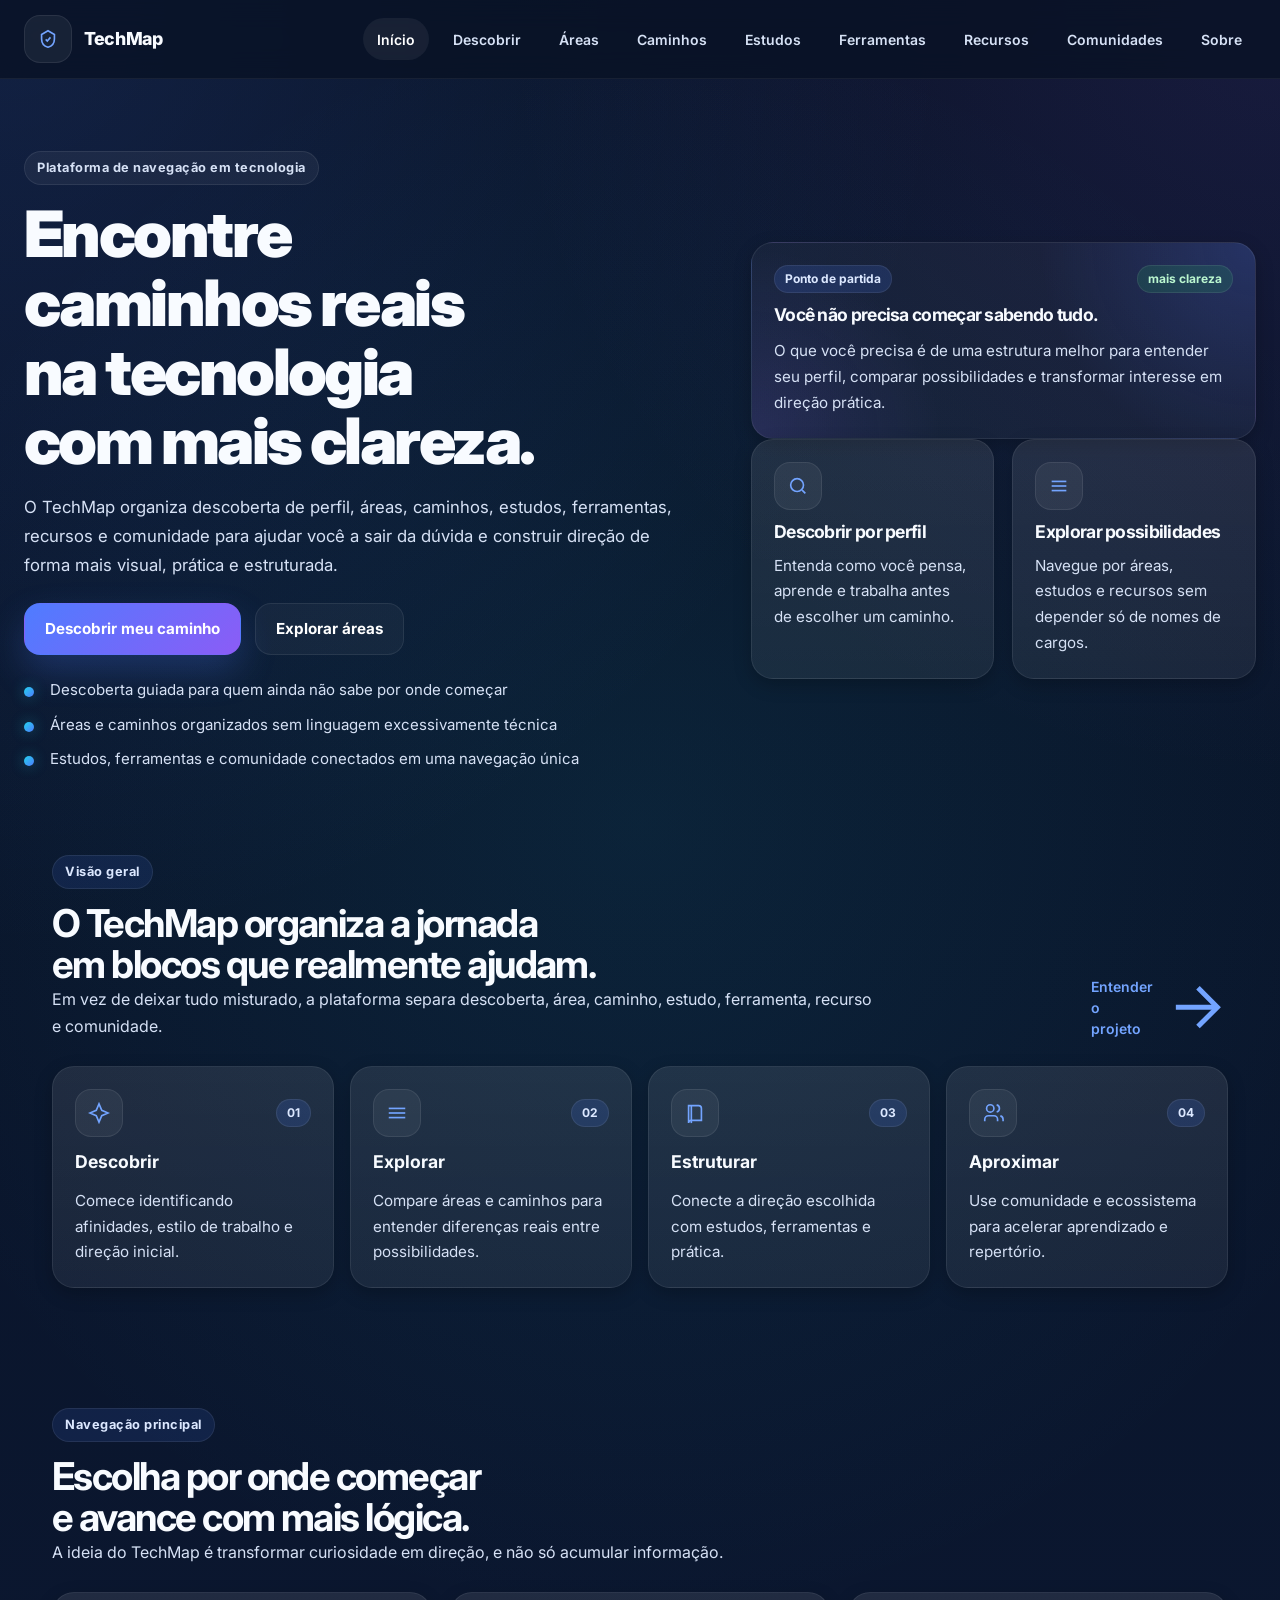
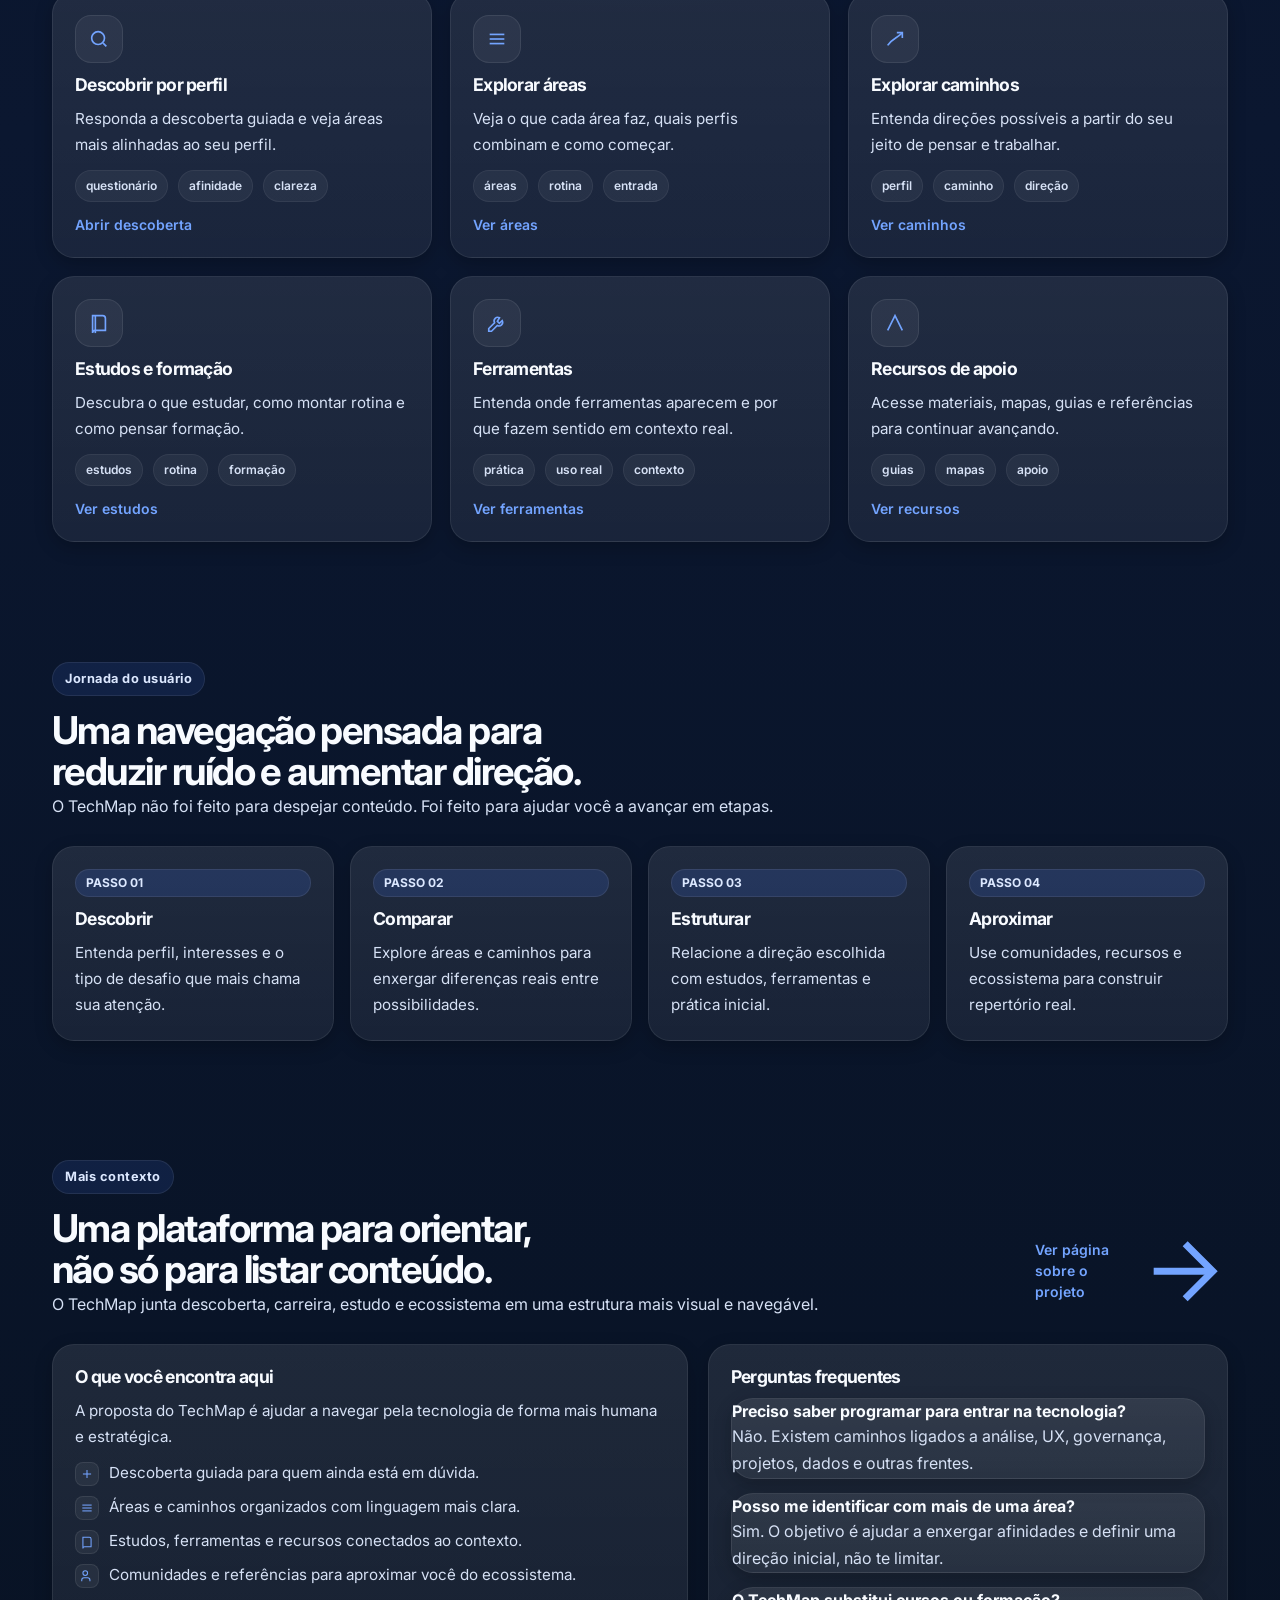
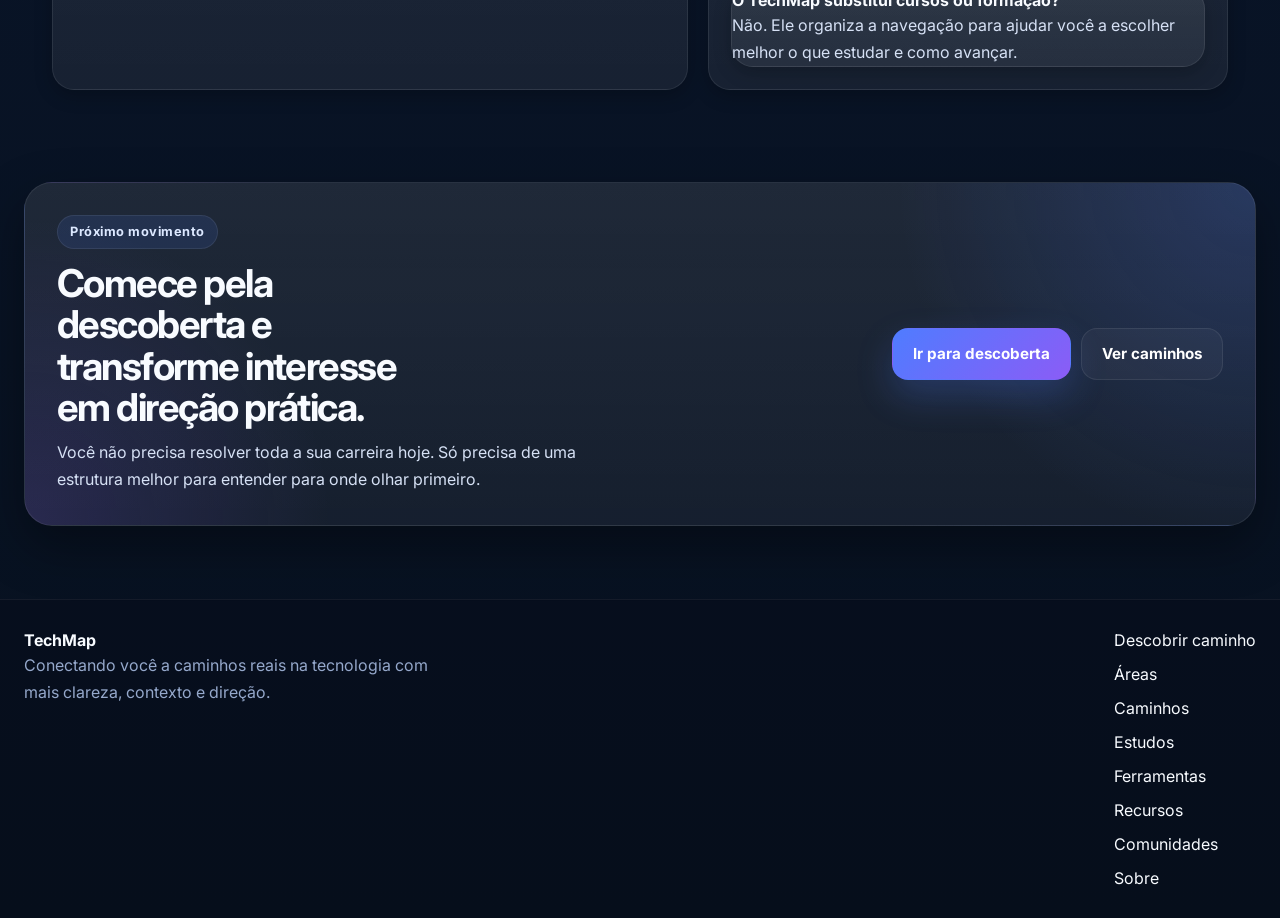
==== commit fee30011: "refatoração completa da plataforma" ====
--- a/index.html
+++ b/index.html
@@ -5,24 +5,25 @@
   <meta name="viewport" content="width=device-width, initial-scale=1.0" />
   <meta
     name="description"
-    content="TechMap é um guia para ajudar pessoas a encontrarem caminhos reais na tecnologia com clareza, direção e visão prática de carreira."
+    content="TechMap é uma plataforma para ajudar pessoas a encontrarem caminhos reais na tecnologia com clareza, direção, estudos, áreas, ferramentas e comunidade."
   />
-  <meta name="theme-color" content="#111827" />
-  <title>TechMap | Conectando você a caminhos reais na tecnologia</title>
+  <meta name="theme-color" content="#081224" />
+  <title>TechMap | Caminhos reais na tecnologia</title>
 
   <link rel="preconnect" href="https://fonts.googleapis.com" />
   <link rel="preconnect" href="https://fonts.gstatic.com" crossorigin />
   <link
-    href="https://fonts.googleapis.com/css2?family=Inter:wght@400;500;600;700;800&display=swap"
+    href="https://fonts.googleapis.com/css2?family=Inter:wght@400;500;600;700;800;900&display=swap"
     rel="stylesheet"
   />
 
   <link rel="stylesheet" href="./assets/css/variables.css" />
   <link rel="stylesheet" href="./assets/css/style.css" />
+  <link rel="stylesheet" href="./assets/css/components.css" />
   <link rel="stylesheet" href="./assets/css/layout.css" />
-  <link rel="stylesheet" href="./assets/css/components.css" />
   <link rel="stylesheet" href="./assets/css/pages.css" />
   <link rel="stylesheet" href="./assets/css/responsive.css" />
+  <link rel="stylesheet" href="./assets/css/animations.css" />
 </head>
 <body>
   <a class="skip-link" href="#main-content">Pular para o conteúdo principal</a>
@@ -30,6 +31,12 @@
   <header class="site-header">
     <div class="container header-content">
       <a href="./index.html" class="brand" aria-label="Página inicial do TechMap">
+        <span class="icon-box" aria-hidden="true">
+          <svg viewBox="0 0 24 24" fill="none" stroke="currentColor" stroke-width="1.8">
+            <path d="M12 3l7 4v5c0 4.5-2.9 7.9-7 9-4.1-1.1-7-4.5-7-9V7l7-4z"></path>
+            <path d="M9.5 12.5l1.7 1.7 3.5-4"></path>
+          </svg>
+        </span>
         <span class="brand-mark">TechMap</span>
       </a>
 
@@ -48,9 +55,12 @@
       <nav id="primary-navigation" class="primary-nav" aria-label="Navegação principal">
         <ul>
           <li><a href="./index.html" class="active">Início</a></li>
-          <li><a href="./pages/discover.html">Descobrir caminho</a></li>
+          <li><a href="./pages/discover.html">Descobrir</a></li>
           <li><a href="./pages/career-areas.html">Áreas</a></li>
+          <li><a href="./pages/career-paths.html">Caminhos</a></li>
           <li><a href="./pages/study-guide.html">Estudos</a></li>
+          <li><a href="./pages/tools.html">Ferramentas</a></li>
+          <li><a href="./pages/resources.html">Recursos</a></li>
           <li><a href="./pages/communities.html">Comunidades</a></li>
           <li><a href="./pages/about.html">Sobre</a></li>
         </ul>
@@ -61,204 +71,465 @@
   <main id="main-content">
     <section class="hero-section">
       <div class="container hero-grid">
-        <div class="hero-copy">
-          <span class="eyebrow">Guia de carreira em tecnologia</span>
-          <h1>Conectando você a caminhos reais na tecnologia.</h1>
+        <div class="hero-copy animate-rise-up">
+          <span class="eyebrow">Plataforma de navegação em tecnologia</span>
+          <h1>Encontre caminhos reais na tecnologia com mais clareza.</h1>
           <p class="hero-text">
-            O TechMap organiza áreas, possibilidades de carreira, caminhos de estudo e recursos práticos
-            para quem quer entrar em tecnologia com mais clareza, menos confusão e mais direção.
+            O TechMap organiza descoberta de perfil, áreas, caminhos, estudos,
+            ferramentas, recursos e comunidade para ajudar você a sair da dúvida
+            e construir direção de forma mais visual, prática e estruturada.
           </p>
 
           <div class="hero-actions">
-            <a class="btn btn-primary" href="./pages/discover.html">Descobrir caminho</a>
+            <a class="btn btn-primary" href="./pages/discover.html">Descobrir meu caminho</a>
             <a class="btn btn-secondary" href="./pages/career-areas.html">Explorar áreas</a>
           </div>
 
-          <ul class="hero-highlights" aria-label="Destaques do TechMap">
-            <li>Áreas da tecnologia explicadas de forma simples</li>
-            <li>Mapas de carreira por perfil e interesse</li>
-            <li>Orientação sobre estudos, prática e próximos passos</li>
+          <ul class="hero-highlights" aria-label="Principais benefícios do TechMap">
+            <li>Descoberta guiada para quem ainda não sabe por onde começar</li>
+            <li>Áreas e caminhos organizados sem linguagem excessivamente técnica</li>
+            <li>Estudos, ferramentas e comunidade conectados em uma navegação única</li>
           </ul>
         </div>
 
-        <div class="hero-panel" aria-hidden="true">
-          <div class="hero-card hero-card-main">
-            <span class="hero-card-label">Ponto de partida</span>
-            <strong>Não sabe por onde começar?</strong>
-            <p>Entenda seu perfil, veja possibilidades e encontre um caminho mais coerente com você.</p>
-          </div>
-
-          <div class="hero-card-stack">
-            <div class="hero-card">
-              <span class="hero-card-label">Explorar</span>
-              <strong>Áreas</strong>
-              <p>Descubra o que existe além da ideia genérica de “trabalhar com tecnologia”.</p>
+        <div class="hero-panel reveal-right">
+          <article class="card card-glow">
+            <div class="card-header">
+              <span class="badge badge-primary">Ponto de partida</span>
+              <span class="badge badge-success">mais clareza</span>
             </div>
-            <div class="hero-card">
-              <span class="hero-card-label">Construir</span>
-              <strong>Plano</strong>
-              <p>Transforme interesse em direção prática com estudo, ferramentas e próximos passos.</p>
+
+            <div class="stack-md">
+              <h2 class="card-title">Você não precisa começar sabendo tudo.</h2>
+              <p class="card-description">
+                O que você precisa é de uma estrutura melhor para entender seu perfil,
+                comparar possibilidades e transformar interesse em direção prática.
+              </p>
             </div>
+          </article>
+
+          <div class="grid-2">
+            <article class="card hover-glow-soft">
+              <div class="icon-box" aria-hidden="true">
+                <svg viewBox="0 0 24 24" fill="none" stroke="currentColor" stroke-width="1.8">
+                  <circle cx="11" cy="11" r="7"></circle>
+                  <path d="M20 20l-3.5-3.5"></path>
+                </svg>
+              </div>
+              <h3 class="card-title">Descobrir por perfil</h3>
+              <p class="card-description">
+                Entenda como você pensa, aprende e trabalha antes de escolher um caminho.
+              </p>
+            </article>
+
+            <article class="card hover-glow-soft">
+              <div class="icon-box" aria-hidden="true">
+                <svg viewBox="0 0 24 24" fill="none" stroke="currentColor" stroke-width="1.8">
+                  <path d="M4 7h16"></path>
+                  <path d="M4 12h16"></path>
+                  <path d="M4 17h16"></path>
+                </svg>
+              </div>
+              <h3 class="card-title">Explorar possibilidades</h3>
+              <p class="card-description">
+                Navegue por áreas, estudos e recursos sem depender só de nomes de cargos.
+              </p>
+            </article>
           </div>
         </div>
       </div>
     </section>
 
-    <section class="intro-section">
-      <div class="container intro-grid">
-        <div>
-          <span class="section-kicker">O que é o TechMap</span>
-          <h2>Um guia estruturado para quem quer entrar na tecnologia com mais clareza.</h2>
-        </div>
-
-        <div class="intro-text-group">
-          <p>
-            O TechMap foi pensado para reunir, organizar e traduzir caminhos reais dentro da tecnologia.
-            Em vez de deixar a pessoa perdida entre cursos, cargos e promessas genéricas, a proposta é
-            mostrar possibilidades de forma prática, direta e utilizável.
-          </p>
-          <p>
-            Aqui, você encontra áreas, trilhas iniciais, sugestões de estudo, formatos de formação e
-            referências que ajudam a transformar curiosidade em direção.
-          </p>
+    <section class="home-section">
+      <div class="container">
+        <div class="section-shell reveal">
+          <div class="section-top">
+            <div>
+              <span class="section-kicker">Visão geral</span>
+              <h2>O TechMap organiza a jornada em blocos que realmente ajudam.</h2>
+              <p>
+                Em vez de deixar tudo misturado, a plataforma separa descoberta,
+                área, caminho, estudo, ferramenta, recurso e comunidade.
+              </p>
+            </div>
+
+            <a class="text-link" href="./pages/about.html">
+              Entender o projeto
+              <svg viewBox="0 0 24 24" fill="none" stroke="currentColor" stroke-width="1.8">
+                <path d="M5 12h14"></path>
+                <path d="M13 5l7 7-7 7"></path>
+              </svg>
+            </a>
+          </div>
+
+          <div class="stats-grid">
+            <article class="stat-card card hover-lift">
+              <div class="card-header">
+                <div class="icon-box" aria-hidden="true">
+                  <svg viewBox="0 0 24 24" fill="none" stroke="currentColor" stroke-width="1.8">
+                    <path d="M12 2l3 7 7 3-7 3-3 7-3-7-7-3 7-3 3-7z"></path>
+                  </svg>
+                </div>
+                <span class="badge badge-primary">01</span>
+              </div>
+              <strong class="card-title">Descobrir</strong>
+              <p class="card-description">
+                Comece identificando afinidades, estilo de trabalho e direção inicial.
+              </p>
+            </article>
+
+            <article class="stat-card card hover-lift">
+              <div class="card-header">
+                <div class="icon-box" aria-hidden="true">
+                  <svg viewBox="0 0 24 24" fill="none" stroke="currentColor" stroke-width="1.8">
+                    <path d="M3 7h18"></path>
+                    <path d="M3 12h18"></path>
+                    <path d="M3 17h18"></path>
+                  </svg>
+                </div>
+                <span class="badge badge-primary">02</span>
+              </div>
+              <strong class="card-title">Explorar</strong>
+              <p class="card-description">
+                Compare áreas e caminhos para entender diferenças reais entre possibilidades.
+              </p>
+            </article>
+
+            <article class="stat-card card hover-lift">
+              <div class="card-header">
+                <div class="icon-box" aria-hidden="true">
+                  <svg viewBox="0 0 24 24" fill="none" stroke="currentColor" stroke-width="1.8">
+                    <path d="M5 4h11a3 3 0 013 3v13H8a3 3 0 00-3 3V4z"></path>
+                    <path d="M8 4v19"></path>
+                  </svg>
+                </div>
+                <span class="badge badge-primary">03</span>
+              </div>
+              <strong class="card-title">Estruturar</strong>
+              <p class="card-description">
+                Conecte a direção escolhida com estudos, ferramentas e prática.
+              </p>
+            </article>
+
+            <article class="stat-card card hover-lift">
+              <div class="card-header">
+                <div class="icon-box" aria-hidden="true">
+                  <svg viewBox="0 0 24 24" fill="none" stroke="currentColor" stroke-width="1.8">
+                    <path d="M17 21v-2a4 4 0 00-4-4H7a4 4 0 00-4 4v2"></path>
+                    <circle cx="9" cy="7" r="4"></circle>
+                    <path d="M23 21v-2a4 4 0 00-3-3.87"></path>
+                    <path d="M16 3.13a4 4 0 010 7.75"></path>
+                  </svg>
+                </div>
+                <span class="badge badge-primary">04</span>
+              </div>
+              <strong class="card-title">Aproximar</strong>
+              <p class="card-description">
+                Use comunidade e ecossistema para acelerar aprendizado e repertório.
+              </p>
+            </article>
+          </div>
         </div>
       </div>
     </section>
 
-    <section class="journey-section">
+    <section class="home-section">
       <div class="container">
-        <div class="section-heading">
-          <span class="section-kicker">Como o TechMap ajuda</span>
-          <h2>Um caminho mais organizado para sair da dúvida e começar com mais sentido.</h2>
-        </div>
-
-        <div class="feature-grid">
-          <article class="feature-card">
-            <span class="feature-step">01</span>
-            <h3>Entenda seu momento</h3>
+        <div class="section-shell reveal">
+          <div class="section-top">
+            <div>
+              <span class="section-kicker">Navegação principal</span>
+              <h2>Escolha por onde começar e avance com mais lógica.</h2>
+              <p>
+                A ideia do TechMap é transformar curiosidade em direção, e não só acumular informação.
+              </p>
+            </div>
+          </div>
+
+          <div class="explore-grid">
+            <a href="./pages/discover.html" class="explore-card card link-card hover-lift">
+              <div class="icon-box" aria-hidden="true">
+                <svg viewBox="0 0 24 24" fill="none" stroke="currentColor" stroke-width="1.8">
+                  <circle cx="11" cy="11" r="7"></circle>
+                  <path d="M20 20l-3.5-3.5"></path>
+                </svg>
+              </div>
+              <h3 class="card-title">Descobrir por perfil</h3>
+              <p class="card-description">
+                Responda a descoberta guiada e veja áreas mais alinhadas ao seu perfil.
+              </p>
+              <div class="inline-actions">
+                <span class="tag">questionário</span>
+                <span class="tag">afinidade</span>
+                <span class="tag">clareza</span>
+              </div>
+              <span class="text-link">Abrir descoberta</span>
+            </a>
+
+            <a href="./pages/career-areas.html" class="explore-card card link-card hover-lift">
+              <div class="icon-box" aria-hidden="true">
+                <svg viewBox="0 0 24 24" fill="none" stroke="currentColor" stroke-width="1.8">
+                  <path d="M4 7h16"></path>
+                  <path d="M4 12h16"></path>
+                  <path d="M4 17h16"></path>
+                </svg>
+              </div>
+              <h3 class="card-title">Explorar áreas</h3>
+              <p class="card-description">
+                Veja o que cada área faz, quais perfis combinam e como começar.
+              </p>
+              <div class="inline-actions">
+                <span class="tag">áreas</span>
+                <span class="tag">rotina</span>
+                <span class="tag">entrada</span>
+              </div>
+              <span class="text-link">Ver áreas</span>
+            </a>
+
+            <a href="./pages/career-paths.html" class="explore-card card link-card hover-lift">
+              <div class="icon-box" aria-hidden="true">
+                <svg viewBox="0 0 24 24" fill="none" stroke="currentColor" stroke-width="1.8">
+                  <path d="M4 19c5-8 11-8 16-14"></path>
+                  <path d="M14 5h6v6"></path>
+                </svg>
+              </div>
+              <h3 class="card-title">Explorar caminhos</h3>
+              <p class="card-description">
+                Entenda direções possíveis a partir do seu jeito de pensar e trabalhar.
+              </p>
+              <div class="inline-actions">
+                <span class="tag">perfil</span>
+                <span class="tag">caminho</span>
+                <span class="tag">direção</span>
+              </div>
+              <span class="text-link">Ver caminhos</span>
+            </a>
+
+            <a href="./pages/study-guide.html" class="explore-card card link-card hover-lift">
+              <div class="icon-box" aria-hidden="true">
+                <svg viewBox="0 0 24 24" fill="none" stroke="currentColor" stroke-width="1.8">
+                  <path d="M5 4h11a3 3 0 013 3v13H8a3 3 0 00-3 3V4z"></path>
+                  <path d="M8 4v19"></path>
+                </svg>
+              </div>
+              <h3 class="card-title">Estudos e formação</h3>
+              <p class="card-description">
+                Descubra o que estudar, como montar rotina e como pensar formação.
+              </p>
+              <div class="inline-actions">
+                <span class="tag">estudos</span>
+                <span class="tag">rotina</span>
+                <span class="tag">formação</span>
+              </div>
+              <span class="text-link">Ver estudos</span>
+            </a>
+
+            <a href="./pages/tools.html" class="explore-card card link-card hover-lift">
+              <div class="icon-box" aria-hidden="true">
+                <svg viewBox="0 0 24 24" fill="none" stroke="currentColor" stroke-width="1.8">
+                  <path d="M14.7 6.3a4 4 0 00-5.4 5.4L3 18v3h3l6.3-6.3a4 4 0 005.4-5.4l-3.1 3.1-2.2-2.2 2.3-3.9z"></path>
+                </svg>
+              </div>
+              <h3 class="card-title">Ferramentas</h3>
+              <p class="card-description">
+                Entenda onde ferramentas aparecem e por que fazem sentido em contexto real.
+              </p>
+              <div class="inline-actions">
+                <span class="tag">prática</span>
+                <span class="tag">uso real</span>
+                <span class="tag">contexto</span>
+              </div>
+              <span class="text-link">Ver ferramentas</span>
+            </a>
+
+            <a href="./pages/resources.html" class="explore-card card link-card hover-lift">
+              <div class="icon-box" aria-hidden="true">
+                <svg viewBox="0 0 24 24" fill="none" stroke="currentColor" stroke-width="1.8">
+                  <path d="M4 20l8-16 8 16"></path>
+                </svg>
+              </div>
+              <h3 class="card-title">Recursos de apoio</h3>
+              <p class="card-description">
+                Acesse materiais, mapas, guias e referências para continuar avançando.
+              </p>
+              <div class="inline-actions">
+                <span class="tag">guias</span>
+                <span class="tag">mapas</span>
+                <span class="tag">apoio</span>
+              </div>
+              <span class="text-link">Ver recursos</span>
+            </a>
+          </div>
+        </div>
+      </div>
+    </section>
+
+    <section class="home-section">
+      <div class="container">
+        <div class="section-shell reveal">
+          <div class="section-top">
+            <div>
+              <span class="section-kicker">Jornada do usuário</span>
+              <h2>Uma navegação pensada para reduzir ruído e aumentar direção.</h2>
+              <p>
+                O TechMap não foi feito para despejar conteúdo. Foi feito para ajudar você a avançar em etapas.
+              </p>
+            </div>
+          </div>
+
+          <div class="path-grid">
+            <article class="journey-card card hover-lift">
+              <span class="badge badge-primary">PASSO 01</span>
+              <h3 class="card-title">Descobrir</h3>
+              <p class="card-description">
+                Entenda perfil, interesses e o tipo de desafio que mais chama sua atenção.
+              </p>
+            </article>
+
+            <article class="journey-card card hover-lift">
+              <span class="badge badge-primary">PASSO 02</span>
+              <h3 class="card-title">Comparar</h3>
+              <p class="card-description">
+                Explore áreas e caminhos para enxergar diferenças reais entre possibilidades.
+              </p>
+            </article>
+
+            <article class="journey-card card hover-lift">
+              <span class="badge badge-primary">PASSO 03</span>
+              <h3 class="card-title">Estruturar</h3>
+              <p class="card-description">
+                Relacione a direção escolhida com estudos, ferramentas e prática inicial.
+              </p>
+            </article>
+
+            <article class="journey-card card hover-lift">
+              <span class="badge badge-primary">PASSO 04</span>
+              <h3 class="card-title">Aproximar</h3>
+              <p class="card-description">
+                Use comunidades, recursos e ecossistema para construir repertório real.
+              </p>
+            </article>
+          </div>
+        </div>
+      </div>
+    </section>
+
+    <section class="home-section">
+      <div class="container">
+        <div class="section-shell reveal">
+          <div class="section-top">
+            <div>
+              <span class="section-kicker">Mais contexto</span>
+              <h2>Uma plataforma para orientar, não só para listar conteúdo.</h2>
+              <p>
+                O TechMap junta descoberta, carreira, estudo e ecossistema em uma estrutura mais visual e navegável.
+              </p>
+            </div>
+
+            <a class="text-link" href="./pages/about.html">
+              Ver página sobre o projeto
+              <svg viewBox="0 0 24 24" fill="none" stroke="currentColor" stroke-width="1.8">
+                <path d="M5 12h14"></path>
+                <path d="M13 5l7 7-7 7"></path>
+              </svg>
+            </a>
+          </div>
+
+          <div class="info-grid">
+            <article class="home-info-card card">
+              <h3 class="card-title">O que você encontra aqui</h3>
+              <p class="card-description">
+                A proposta do TechMap é ajudar a navegar pela tecnologia de forma mais humana e estratégica.
+              </p>
+
+              <ul class="list-icon">
+                <li>
+                  <span class="bullet" aria-hidden="true">
+                    <svg viewBox="0 0 24 24" fill="none" stroke="currentColor" stroke-width="1.8">
+                      <path d="M12 5v14"></path>
+                      <path d="M5 12h14"></path>
+                    </svg>
+                  </span>
+                  Descoberta guiada para quem ainda está em dúvida.
+                </li>
+                <li>
+                  <span class="bullet" aria-hidden="true">
+                    <svg viewBox="0 0 24 24" fill="none" stroke="currentColor" stroke-width="1.8">
+                      <path d="M4 7h16"></path>
+                      <path d="M4 12h16"></path>
+                      <path d="M4 17h16"></path>
+                    </svg>
+                  </span>
+                  Áreas e caminhos organizados com linguagem mais clara.
+                </li>
+                <li>
+                  <span class="bullet" aria-hidden="true">
+                    <svg viewBox="0 0 24 24" fill="none" stroke="currentColor" stroke-width="1.8">
+                      <path d="M5 4h11a3 3 0 013 3v13H8a3 3 0 00-3 3V4z"></path>
+                    </svg>
+                  </span>
+                  Estudos, ferramentas e recursos conectados ao contexto.
+                </li>
+                <li>
+                  <span class="bullet" aria-hidden="true">
+                    <svg viewBox="0 0 24 24" fill="none" stroke="currentColor" stroke-width="1.8">
+                      <path d="M17 21v-2a4 4 0 00-4-4H7a4 4 0 00-4 4v2"></path>
+                      <circle cx="9" cy="7" r="4"></circle>
+                    </svg>
+                  </span>
+                  Comunidades e referências para aproximar você do ecossistema.
+                </li>
+              </ul>
+            </article>
+
+            <article class="home-info-card card">
+              <h3 class="card-title">Perguntas frequentes</h3>
+
+              <div class="stack-md">
+                <div class="faq-item">
+                  <strong>Preciso saber programar para entrar na tecnologia?</strong>
+                  <p>
+                    Não. Existem caminhos ligados a análise, UX, governança, projetos, dados e outras frentes.
+                  </p>
+                </div>
+
+                <div class="faq-item">
+                  <strong>Posso me identificar com mais de uma área?</strong>
+                  <p>
+                    Sim. O objetivo é ajudar a enxergar afinidades e definir uma direção inicial, não te limitar.
+                  </p>
+                </div>
+
+                <div class="faq-item">
+                  <strong>O TechMap substitui cursos ou formação?</strong>
+                  <p>
+                    Não. Ele organiza a navegação para ajudar você a escolher melhor o que estudar e como avançar.
+                  </p>
+                </div>
+              </div>
+            </article>
+          </div>
+        </div>
+      </div>
+    </section>
+
+    <section class="cta-section">
+      <div class="container">
+        <div class="cta-box reveal-zoom">
+          <div>
+            <span class="section-kicker">Próximo movimento</span>
+            <h2>Comece pela descoberta e transforme interesse em direção prática.</h2>
             <p>
-              Comece identificando seu perfil, seus interesses e o tipo de rotina com que você mais combina.
+              Você não precisa resolver toda a sua carreira hoje. Só precisa de uma estrutura melhor
+              para entender para onde olhar primeiro.
             </p>
-          </article>
-
-          <article class="feature-card">
-            <span class="feature-step">02</span>
-            <h3>Explore áreas reais</h3>
-            <p>
-              Veja o que cada área faz na prática, quais habilidades aparecem no dia a dia e que perfis costumam se encaixar melhor.
-            </p>
-          </article>
-
-          <article class="feature-card">
-            <span class="feature-step">03</span>
-            <h3>Encontre o que estudar</h3>
-            <p>
-              Descubra o que faz sentido aprender primeiro, como evoluir e quando vale a pena investir em diferentes formatos de formação.
-            </p>
-          </article>
-
-          <article class="feature-card">
-            <span class="feature-step">04</span>
-            <h3>Aproxime-se do mercado</h3>
-            <p>
-              Conheça comunidades, grupos, iniciativas e oportunidades que ajudam a sair do isolamento e ganhar repertório.
-            </p>
-          </article>
-        </div>
-      </div>
-    </section>
-
-    <section class="entry-section">
-      <div class="container entry-grid">
-        <div class="entry-copy">
-          <span class="section-kicker">Encontre seu ponto de partida</span>
-          <h2>Quando você não sabe por onde começar, começar pelo básico já é um avanço.</h2>
-          <p>
-            O botão abaixo leva para uma página de descoberta com questionário orientador, apoio para reflexão de carreira
-            e recursos para ajudar você a visualizar possibilidades dentro da tecnologia.
-          </p>
-          <a class="btn btn-primary" href="./pages/discover.html">Começar descoberta</a>
-        </div>
-
-        <aside class="entry-box" aria-label="Resumo da página de descoberta">
-          <div class="mini-code-card">
-            <span class="mini-code-file">discover.html</span>
-            <pre><code>const objetivo = "sair da dúvida";
-const próximoPasso = "entender perfil";
-const resultado = "direção com mais clareza";
-
-console.log(resultado);</code></pre>
-          </div>
-        </aside>
-      </div>
-    </section>
-
-    <section class="overview-section">
-      <div class="container">
-        <div class="section-heading">
-          <span class="section-kicker">O que você vai encontrar</span>
-          <h2>Conteúdo organizado para acolher a tecnologia de forma mais completa.</h2>
-        </div>
-
-        <div class="overview-grid">
-          <article class="overview-card">
-            <h3>Áreas da tecnologia</h3>
-            <p>Entenda o que existe dentro da tecnologia e o que cada frente costuma fazer na prática.</p>
-            <a href="./pages/career-areas.html">Ver áreas</a>
-          </article>
-
-          <article class="overview-card">
-            <h3>Caminhos de carreira</h3>
-            <p>Veja possibilidades por perfil, interesse e estilo de trabalho, não apenas por nome de cargo.</p>
-            <a href="./pages/career-paths.html">Ver caminhos</a>
-          </article>
-
-          <article class="overview-card">
-            <h3>Estudos e formação</h3>
-            <p>Descubra quando faz sentido faculdade, tecnólogo, certificação, pós, MBA ou estudo guiado.</p>
-            <a href="./pages/study-guide.html">Ver estudos</a>
-          </article>
-
-          <article class="overview-card">
-            <h3>Comunidades e oportunidades</h3>
-            <p>Encontre iniciativas, grupos, bootcamps e espaços de troca que aproximam você do ecossistema.</p>
-            <a href="./pages/communities.html">Ver iniciativas</a>
-          </article>
-        </div>
-      </div>
-    </section>
-
-    <section class="about-preview-section">
-      <div class="container about-preview-grid">
-        <div class="about-photo-placeholder" aria-hidden="true">
-          <span>Maryssol</span>
-        </div>
-
-        <div class="about-preview-copy">
-          <span class="section-kicker">Por trás do projeto</span>
-          <h2>O TechMap nasce da vontade de transformar excesso de informação em direção prática.</h2>
-          <p>
-            Ao longo da trajetória apoiando pessoas e observando movimentos dentro da tecnologia, ficou evidente um padrão:
-            muitas vezes, o que falta não é vontade de aprender, mas clareza para entender o cenário e escolher um próximo passo possível.
-          </p>
-          <p>
-            O TechMap organiza esse cenário para tornar a entrada na tecnologia mais simples, mais humana e mais estratégica.
-          </p>
-          <a class="text-link" href="./pages/about.html">Ler mais sobre o projeto</a>
-        </div>
-      </div>
-    </section>
-
-    <section class="cta-section">
-      <div class="container cta-box">
-        <div>
-          <span class="section-kicker">Próximo passo</span>
-          <h2>Comece pela descoberta e depois avance com mais segurança.</h2>
-          <p>
-            Você não precisa saber tudo agora. Precisa apenas encontrar um ponto de partida mais coerente.
-          </p>
-        </div>
-        <a class="btn btn-primary" href="./pages/discover.html">Ir para descoberta</a>
+          </div>
+
+          <div class="inline-actions">
+            <a class="btn btn-primary" href="./pages/discover.html">Ir para descoberta</a>
+            <a class="btn btn-secondary" href="./pages/career-paths.html">Ver caminhos</a>
+          </div>
+        </div>
       </div>
     </section>
   </main>
@@ -267,31 +538,26 @@
     <div class="container footer-content">
       <div>
         <strong>TechMap</strong>
-        <p>Conectando você a caminhos reais na tecnologia.</p>
+        <p>
+          Conectando você a caminhos reais na tecnologia com mais clareza, contexto e direção.
+        </p>
       </div>
 
       <nav aria-label="Links do rodapé">
         <ul>
-          <li><a href="./pages/about.html">Sobre</a></li>
           <li><a href="./pages/discover.html">Descobrir caminho</a></li>
           <li><a href="./pages/career-areas.html">Áreas</a></li>
+          <li><a href="./pages/career-paths.html">Caminhos</a></li>
           <li><a href="./pages/study-guide.html">Estudos</a></li>
+          <li><a href="./pages/tools.html">Ferramentas</a></li>
+          <li><a href="./pages/resources.html">Recursos</a></li>
+          <li><a href="./pages/communities.html">Comunidades</a></li>
+          <li><a href="./pages/about.html">Sobre</a></li>
         </ul>
       </nav>
     </div>
   </footer>
 
-  <script>
-    const menuToggle = document.querySelector('.menu-toggle');
-    const primaryNav = document.querySelector('.primary-nav');
-
-    if (menuToggle && primaryNav) {
-      menuToggle.addEventListener('click', () => {
-        const expanded = menuToggle.getAttribute('aria-expanded') === 'true';
-        menuToggle.setAttribute('aria-expanded', String(!expanded));
-        primaryNav.classList.toggle('is-open');
-      });
-    }
-  </script>
+  <script src="./assets/js/app.js"></script>
 </body>
 </html>
--- a/assets/css/variables.css
+++ b/assets/css/variables.css
@@ -1,61 +1,94 @@
 /* =====================================================
-   TechMap - Variables (Design System Base)
-   Paleta profissional: cinza grafite + azul petróleo
+   TechMap - Variables Premium
+   Base visual mais viva, profissional e escalável
    ===================================================== */
 
 :root {
   /* =============================
-     CORES BASE (cinza profissional)
-     ============================= */
-
-  --color-bg-primary: #0f172a;      /* fundo principal */
-  --color-bg-secondary: #111827;    /* fundo seções */
-  --color-bg-tertiary: #1f2933;     /* cards */
-
-  --color-border: #2d3748;
-  --color-border-soft: #374151;
-
-  --color-text-primary: #f9fafb;
-  --color-text-secondary: #cbd5e1;
-  --color-text-muted: #94a3b8;
-
-  /* =============================
-     COR DE DESTAQUE (azul petróleo)
-     ============================= */
-
-  --color-accent: #2563eb;          /* principal */
-  --color-accent-hover: #1d4ed8;
-  --color-accent-soft: #3b82f6;
+     CORES PRINCIPAIS DE FUNDO
+     ============================= */
+  --color-bg-primary: #081224;
+  --color-bg-secondary: #0b1730;
+  --color-bg-tertiary: #101d3b;
+  --color-bg-quaternary: #12213f;
+
+  /* =============================
+     SUPERFÍCIES
+     ============================= */
+  --color-surface-primary: rgba(255, 255, 255, 0.04);
+  --color-surface-secondary: rgba(255, 255, 255, 0.06);
+  --color-surface-tertiary: rgba(255, 255, 255, 0.08);
+
+  /* =============================
+     BORDAS
+     ============================= */
+  --color-border: rgba(255, 255, 255, 0.08);
+  --color-border-soft: rgba(255, 255, 255, 0.06);
+  --color-border-strong: rgba(255, 255, 255, 0.14);
+
+  /* =============================
+     TEXTO
+     ============================= */
+  --color-text-primary: #f8fbff;
+  --color-text-secondary: #d6e1f5;
+  --color-text-muted: #95a8cb;
+  --color-text-soft: #6f85aa;
+
+  /* =============================
+     CORES DE DESTAQUE
+     ============================= */
+  --color-accent: #4f7cff;
+  --color-accent-hover: #3d67e6;
+  --color-accent-soft: #73a4ff;
+
+  --color-purple: #8b5cf6;
+  --color-cyan: #22d3ee;
+  --color-teal: #14b8a6;
+  --color-yellow: #fbbf24;
+  --color-pink: #ec4899;
 
   /* =============================
      ESTADOS
      ============================= */
-
-  --color-success: #16a34a;
+  --color-success: #22c55e;
   --color-warning: #f59e0b;
-  --color-error: #dc2626;
+  --color-error: #ef4444;
+
+  /* =============================
+     GRADIENTES
+     ============================= */
+  --gradient-primary: linear-gradient(135deg, #4f7cff 0%, #8b5cf6 100%);
+  --gradient-secondary: linear-gradient(135deg, #22d3ee 0%, #4f7cff 100%);
+  --gradient-highlight: linear-gradient(135deg, #fbbf24 0%, #ec4899 100%);
+  --gradient-surface: linear-gradient(
+    180deg,
+    rgba(255, 255, 255, 0.06),
+    rgba(255, 255, 255, 0.02)
+  );
 
   /* =============================
      SOMBRAS
      ============================= */
-
-  --shadow-sm: 0 1px 2px rgba(0, 0, 0, 0.2);
-  --shadow-md: 0 4px 12px rgba(0, 0, 0, 0.35);
-  --shadow-lg: 0 10px 30px rgba(0, 0, 0, 0.45);
-
-  /* =============================
-     BORDER RADIUS
-     ============================= */
-
-  --radius-sm: 6px;
-  --radius-md: 10px;
-  --radius-lg: 16px;
-  --radius-xl: 24px;
-
-  /* =============================
-     ESPAÇAMENTO
-     ============================= */
-
+  --shadow-xs: 0 2px 6px rgba(0, 0, 0, 0.18);
+  --shadow-sm: 0 6px 18px rgba(0, 0, 0, 0.22);
+  --shadow-md: 0 12px 30px rgba(0, 0, 0, 0.26);
+  --shadow-lg: 0 20px 50px rgba(0, 0, 0, 0.35);
+  --shadow-accent: 0 16px 36px rgba(79, 124, 255, 0.24);
+
+  /* =============================
+     BORDAS ARREDONDADAS
+     ============================= */
+  --radius-xs: 8px;
+  --radius-sm: 12px;
+  --radius-md: 16px;
+  --radius-lg: 22px;
+  --radius-xl: 28px;
+  --radius-2xl: 36px;
+  --radius-pill: 999px;
+
+  /* =============================
+     ESPAÇAMENTOS
+     ============================= */
   --space-xxs: 4px;
   --space-xs: 8px;
   --space-sm: 12px;
@@ -64,65 +97,88 @@
   --space-xl: 32px;
   --space-2xl: 48px;
   --space-3xl: 64px;
+  --space-4xl: 88px;
 
   /* =============================
      TIPOGRAFIA
      ============================= */
-
-  --font-family-base: 'Inter', sans-serif;
+  --font-family-base: "Inter", sans-serif;
 
   --font-size-xs: 0.75rem;
   --font-size-sm: 0.875rem;
   --font-size-md: 1rem;
-  --font-size-lg: 1.25rem;
-  --font-size-xl: 1.5rem;
-  --font-size-2xl: 2rem;
-  --font-size-3xl: 2.5rem;
+  --font-size-lg: 1.125rem;
+  --font-size-xl: 1.375rem;
+  --font-size-2xl: 1.75rem;
+  --font-size-3xl: 2.25rem;
+  --font-size-4xl: 3rem;
+  --font-size-5xl: 4rem;
 
   --font-weight-regular: 400;
   --font-weight-medium: 500;
   --font-weight-semibold: 600;
   --font-weight-bold: 700;
-
-  --line-height-tight: 1.2;
+  --font-weight-extrabold: 800;
+  --font-weight-black: 900;
+
+  --line-height-tight: 1.08;
+  --line-height-snug: 1.2;
   --line-height-normal: 1.5;
   --line-height-relaxed: 1.7;
 
+  --letter-spacing-tight: -0.04em;
+  --letter-spacing-normal: 0;
+  --letter-spacing-wide: 0.04em;
+
   /* =============================
      LAYOUT
      ============================= */
-
-  --container-max-width: 1200px;
+  --container-max-width: 1280px;
   --container-padding: 24px;
+  --section-spacing: 72px;
 
   /* =============================
      TRANSIÇÕES
      ============================= */
-
-  --transition-fast: 0.2s ease;
-  --transition-normal: 0.3s ease;
+  --transition-fast: 0.18s ease;
+  --transition-normal: 0.28s ease;
   --transition-slow: 0.4s ease;
+
+  /* =============================
+     Z-INDEX
+     ============================= */
+  --z-base: 1;
+  --z-nav: 50;
+  --z-overlay: 100;
+  --z-modal: 200;
 }
 
 /* =====================================================
-   MODO CLARO (caso queira no futuro)
+   TEMA CLARO FUTURO
    ===================================================== */
 
 [data-theme="light"] {
-  --color-bg-primary: #ffffff;
-  --color-bg-secondary: #f8fafc;
-  --color-bg-tertiary: #e5e7eb;
+  --color-bg-primary: #f4f7fb;
+  --color-bg-secondary: #ffffff;
+  --color-bg-tertiary: #eaf0f9;
+  --color-bg-quaternary: #dde7f5;
+
+  --color-surface-primary: rgba(15, 23, 42, 0.03);
+  --color-surface-secondary: rgba(15, 23, 42, 0.05);
+  --color-surface-tertiary: rgba(15, 23, 42, 0.08);
+
+  --color-border: rgba(15, 23, 42, 0.12);
+  --color-border-soft: rgba(15, 23, 42, 0.08);
+  --color-border-strong: rgba(15, 23, 42, 0.18);
 
   --color-text-primary: #111827;
-  --color-text-secondary: #374151;
-  --color-text-muted: #6b7280;
-
-  --color-border: #e5e7eb;
-  --color-border-soft: #d1d5db;
+  --color-text-secondary: #334155;
+  --color-text-muted: #64748b;
+  --color-text-soft: #94a3b8;
 }
 
 /* =====================================================
-   RESET BÁSICO
+   RESET BASE
    ===================================================== */
 
 *,
@@ -144,22 +200,33 @@
   color: var(--color-text-primary);
   line-height: var(--line-height-normal);
   -webkit-font-smoothing: antialiased;
+  text-rendering: optimizeLegibility;
 }
 
 img,
 picture,
-video {
+video,
+canvas,
+svg {
+  display: block;
   max-width: 100%;
-  display: block;
+}
+
+button,
+input,
+textarea,
+select {
+  font: inherit;
 }
 
 button {
-  font-family: inherit;
   cursor: pointer;
   border: none;
-}
-
-ul {
+  background: none;
+}
+
+ul,
+ol {
   list-style: none;
 }
 
@@ -167,3 +234,8 @@
   text-decoration: none;
   color: inherit;
 }
+
+::selection {
+  background: rgba(79, 124, 255, 0.28);
+  color: #ffffff;
+}
--- a/assets/css/style.css
+++ b/assets/css/style.css
@@ -1,5 +1,6 @@
 /* =====================================================
-   TechMap - Global Styles
+   TechMap - Global Styles Premium
+   Base visual principal da interface
    ===================================================== */
 
 /* =============================
@@ -7,52 +8,127 @@
    ============================= */
 
 .container {
-  max-width: var(--container-max-width);
+  width: min(100% - 48px, var(--container-max-width));
   margin: 0 auto;
-  padding: 0 var(--container-padding);
-}
-
-/* =============================
-   TIPOGRAFIA
-   ============================= */
-
-h1, h2, h3, h4 {
+}
+
+.container-fluid {
+  width: min(100% - 32px, 1440px);
+  margin: 0 auto;
+}
+
+/* =============================
+   BODY / TEXTO
+   ============================= */
+
+body {
+  min-height: 100vh;
+  background:
+    radial-gradient(circle at top left, rgba(79, 124, 255, 0.14), transparent 22%),
+    radial-gradient(circle at top right, rgba(139, 92, 246, 0.12), transparent 18%),
+    radial-gradient(circle at 50% 20%, rgba(34, 211, 238, 0.08), transparent 24%),
+    linear-gradient(
+      180deg,
+      var(--color-bg-primary) 0%,
+      var(--color-bg-secondary) 42%,
+      #07111f 100%
+    );
+  color: var(--color-text-primary);
+  overflow-x: hidden;
+}
+
+main {
+  width: 100%;
+}
+
+section {
+  position: relative;
+}
+
+p {
+  color: var(--color-text-secondary);
+  font-size: var(--font-size-md);
+  line-height: var(--line-height-relaxed);
+}
+
+h1,
+h2,
+h3,
+h4,
+h5,
+h6 {
+  color: var(--color-text-primary);
+  font-weight: var(--font-weight-bold);
+  line-height: var(--line-height-tight);
+  letter-spacing: var(--letter-spacing-tight);
+  text-wrap: balance;
+}
+
+h1 {
+  font-size: clamp(2.5rem, 5vw, 4.6rem);
+  font-weight: var(--font-weight-black);
+}
+
+h2 {
+  font-size: clamp(1.8rem, 3vw, 2.8rem);
+}
+
+h3 {
+  font-size: clamp(1.05rem, 2vw, 1.3rem);
+}
+
+small {
+  color: var(--color-text-muted);
+}
+
+/* =============================
+   LINK / TEXTO AUXILIAR
+   ============================= */
+
+a {
+  transition: color var(--transition-fast), transform var(--transition-fast);
+}
+
+.text-link {
+  display: inline-flex;
+  align-items: center;
+  gap: 8px;
+  color: var(--color-accent-soft);
   font-weight: var(--font-weight-semibold);
-  line-height: var(--line-height-tight);
-  color: var(--color-text-primary);
-}
-
-h1 {
-  font-size: clamp(2rem, 4vw, 2.75rem);
-}
-
-h2 {
-  font-size: clamp(1.5rem, 3vw, 2rem);
-}
-
-h3 {
-  font-size: 1.25rem;
-}
-
-p {
-  font-size: var(--font-size-md);
+  font-size: var(--font-size-sm);
+}
+
+.text-link:hover {
+  color: #ffffff;
+}
+
+/* =============================
+   KICKERS / LABELS
+   ============================= */
+
+.section-kicker,
+.eyebrow {
+  display: inline-flex;
+  align-items: center;
+  gap: 8px;
+  min-height: 34px;
+  padding: 0 12px;
+  border-radius: var(--radius-pill);
+  font-size: 0.8rem;
+  font-weight: var(--font-weight-bold);
+  letter-spacing: 0.04em;
+  margin-bottom: 14px;
+  border: 1px solid rgba(255, 255, 255, 0.08);
+}
+
+.section-kicker {
+  background: rgba(79, 124, 255, 0.12);
+  color: #dce8ff;
+}
+
+.eyebrow {
+  background: rgba(255, 255, 255, 0.05);
   color: var(--color-text-secondary);
-  line-height: var(--line-height-relaxed);
-}
-
-.section-kicker {
-  display: inline-block;
-  font-size: var(--font-size-sm);
-  color: var(--color-accent);
-  margin-bottom: var(--space-sm);
-  font-weight: var(--font-weight-medium);
-}
-
-.eyebrow {
-  display: inline-block;
-  font-size: var(--font-size-sm);
-  color: var(--color-text-muted);
-  margin-bottom: var(--space-sm);
 }
 
 /* =============================
@@ -63,43 +139,57 @@
   display: inline-flex;
   align-items: center;
   justify-content: center;
-  padding: 12px 20px;
+  gap: 10px;
+  min-height: 52px;
+  padding: 0 20px;
   border-radius: var(--radius-md);
-  font-size: var(--font-size-sm);
-  font-weight: var(--font-weight-medium);
-  transition: var(--transition-normal);
-  gap: 8px;
+  font-size: 0.95rem;
+  font-weight: var(--font-weight-bold);
+  transition:
+    transform var(--transition-normal),
+    box-shadow var(--transition-normal),
+    background var(--transition-normal),
+    border-color var(--transition-normal),
+    color var(--transition-normal);
+  text-align: center;
+  white-space: nowrap;
+}
+
+.btn:hover {
+  transform: translateY(-2px);
 }
 
 .btn-primary {
-  background-color: var(--color-accent);
   color: #ffffff;
-  box-shadow: var(--shadow-sm);
+  border: 1px solid transparent;
+  background: var(--gradient-primary);
+  box-shadow: var(--shadow-accent);
 }
 
 .btn-primary:hover {
-  background-color: var(--color-accent-hover);
-  transform: translateY(-1px);
+  filter: brightness(1.04);
 }
 
 .btn-secondary {
-  background-color: transparent;
+  color: #ffffff;
   border: 1px solid var(--color-border);
-  color: var(--color-text-primary);
+  background: rgba(255, 255, 255, 0.04);
 }
 
 .btn-secondary:hover {
-  border-color: var(--color-accent);
-  color: var(--color-accent);
-}
-
-.text-link {
-  color: var(--color-accent);
-  font-weight: var(--font-weight-medium);
-}
-
-.text-link:hover {
-  text-decoration: underline;
+  background: rgba(255, 255, 255, 0.08);
+  border-color: var(--color-border-strong);
+}
+
+.btn-tertiary {
+  color: var(--color-text-secondary);
+  border: 1px solid transparent;
+  background: transparent;
+}
+
+.btn-tertiary:hover {
+  color: #ffffff;
+  background: rgba(255, 255, 255, 0.05);
 }
 
 /* =============================
@@ -109,38 +199,77 @@
 .site-header {
   position: sticky;
   top: 0;
-  background-color: rgba(15, 23, 42, 0.9);
-  backdrop-filter: blur(10px);
+  z-index: var(--z-nav);
+  backdrop-filter: blur(14px);
+  background: rgba(8, 18, 36, 0.76);
   border-bottom: 1px solid var(--color-border-soft);
-  z-index: 100;
 }
 
 .header-content {
   display: flex;
   align-items: center;
   justify-content: space-between;
-  height: 72px;
+  min-height: 78px;
+  gap: 24px;
+}
+
+.brand {
+  display: inline-flex;
+  align-items: center;
+  gap: 12px;
+  flex-shrink: 0;
 }
 
 .brand-mark {
-  font-weight: var(--font-weight-bold);
-  font-size: 1.25rem;
+  font-size: 1.12rem;
+  font-weight: var(--font-weight-extrabold);
+  letter-spacing: -0.02em;
 }
 
 .primary-nav ul {
   display: flex;
-  gap: var(--space-lg);
+  align-items: center;
+  gap: 10px;
 }
 
 .primary-nav a {
+  display: inline-flex;
+  align-items: center;
+  justify-content: center;
+  min-height: 42px;
+  padding: 0 14px;
+  border-radius: var(--radius-pill);
   color: var(--color-text-secondary);
   font-size: var(--font-size-sm);
-  transition: var(--transition-fast);
+  font-weight: var(--font-weight-semibold);
+  background: transparent;
+  transition: all var(--transition-fast);
 }
 
 .primary-nav a:hover,
 .primary-nav a.active {
-  color: var(--color-text-primary);
+  color: #ffffff;
+  background: rgba(255, 255, 255, 0.06);
+}
+
+.menu-toggle {
+  display: none;
+  width: 44px;
+  height: 44px;
+  align-items: center;
+  justify-content: center;
+  flex-direction: column;
+  gap: 5px;
+  border-radius: var(--radius-sm);
+  border: 1px solid var(--color-border-soft);
+  background: rgba(255, 255, 255, 0.04);
+}
+
+.menu-toggle span {
+  width: 18px;
+  height: 2px;
+  border-radius: 999px;
+  background-color: #ffffff;
 }
 
 /* =============================
@@ -148,161 +277,346 @@
    ============================= */
 
 .hero-section {
-  padding: var(--space-3xl) 0;
+  padding: 72px 0 40px;
+  overflow: hidden;
 }
 
 .hero-grid {
   display: grid;
-  grid-template-columns: 1fr 1fr;
-  gap: var(--space-2xl);
-  align-items: center;
+  grid-template-columns: 1.15fr 0.85fr;
+  gap: 44px;
+  align-items: center;
+}
+
+.hero-copy {
+  max-width: 720px;
+}
+
+.hero-copy h1 {
+  margin-bottom: 18px;
+  max-width: 12ch;
 }
 
 .hero-text {
-  margin: var(--space-md) 0 var(--space-lg);
+  max-width: 60ch;
+  font-size: 1.05rem;
+  color: var(--color-text-secondary);
+  margin-bottom: 24px;
 }
 
 .hero-actions {
   display: flex;
-  gap: var(--space-md);
-  margin-bottom: var(--space-lg);
+  flex-wrap: wrap;
+  gap: 14px;
+  margin-bottom: 24px;
 }
 
 .hero-highlights {
-  display: flex;
-  flex-direction: column;
-  gap: var(--space-xs);
-  font-size: var(--font-size-sm);
-  color: var(--color-text-muted);
+  display: grid;
+  gap: 12px;
+}
+
+.hero-highlights li {
+  position: relative;
+  padding-left: 26px;
+  color: var(--color-text-secondary);
+  font-size: 0.94rem;
+}
+
+.hero-highlights li::before {
+  content: "";
+  position: absolute;
+  left: 0;
+  top: 8px;
+  width: 10px;
+  height: 10px;
+  border-radius: 999px;
+  background: var(--gradient-secondary);
+  box-shadow: 0 0 14px rgba(34, 211, 238, 0.38);
 }
 
 .hero-panel {
-  display: flex;
-  flex-direction: column;
-  gap: var(--space-md);
-}
-
-.hero-card {
-  background-color: var(--color-bg-tertiary);
-  padding: var(--space-md);
-  border-radius: var(--radius-md);
-  border: 1px solid var(--color-border-soft);
-}
-
-.hero-card-label {
-  font-size: var(--font-size-xs);
-  color: var(--color-text-muted);
-  display: block;
-  margin-bottom: var(--space-xs);
-}
-
-.hero-card-main {
-  background: linear-gradient(135deg, #1f2933, #111827);
-}
-
-/* =============================
-   SEÇÕES
+  width: 100%;
+  justify-self: stretch;
+}
+
+/* =============================
+   SEÇÕES GERAIS
    ============================= */
 
 section {
-  padding: var(--space-3xl) 0;
+  padding: 32px 0;
 }
 
 .section-heading {
-  margin-bottom: var(--space-2xl);
-  max-width: 600px;
-}
-
-/* =============================
-   CARDS
+  margin-bottom: 26px;
+  max-width: 860px;
+}
+
+.section-heading h2 {
+  max-width: 18ch;
+  margin-bottom: 10px;
+}
+
+.section-heading p {
+  max-width: 62ch;
+}
+
+/* =============================
+   CARDS BASE
+   ============================= */
+
+.card,
+.feature-card,
+.overview-card,
+.area-card,
+.path-card,
+.community-card,
+.resource-card,
+.tool-card,
+.discover-card,
+.learning-card,
+.hero-card,
+.entry-box,
+.home-info-card,
+.stat-card,
+.journey-card,
+.explore-card,
+.faq-item {
+  background:
+    linear-gradient(180deg, rgba(255, 255, 255, 0.06), rgba(255, 255, 255, 0.03)),
+    rgba(255, 255, 255, 0.03);
+  border: 1px solid var(--color-border);
+  border-radius: var(--radius-lg);
+  box-shadow: var(--shadow-sm);
+}
+
+.card-hover,
+.feature-card,
+.overview-card,
+.area-card,
+.path-card,
+.community-card,
+.resource-card,
+.tool-card,
+.learning-card,
+.stat-card,
+.journey-card,
+.explore-card {
+  transition:
+    transform var(--transition-normal),
+    border-color var(--transition-normal),
+    box-shadow var(--transition-normal),
+    background var(--transition-normal);
+}
+
+.card-hover:hover,
+.feature-card:hover,
+.overview-card:hover,
+.area-card:hover,
+.path-card:hover,
+.community-card:hover,
+.resource-card:hover,
+.tool-card:hover,
+.learning-card:hover,
+.stat-card:hover,
+.journey-card:hover,
+.explore-card:hover {
+  transform: translateY(-4px);
+  border-color: rgba(79, 124, 255, 0.2);
+  box-shadow: var(--shadow-md);
+}
+
+/* =============================
+   GRIDS PADRÃO
    ============================= */
 
 .feature-grid,
 .overview-grid {
   display: grid;
   grid-template-columns: repeat(4, 1fr);
-  gap: var(--space-lg);
-}
+  gap: 18px;
+  align-items: stretch;
+}
+
+.grid-2 {
+  display: grid;
+  grid-template-columns: repeat(2, minmax(0, 1fr));
+  gap: 18px;
+}
+
+.grid-3 {
+  display: grid;
+  grid-template-columns: repeat(3, minmax(0, 1fr));
+  gap: 18px;
+}
+
+.grid-4 {
+  display: grid;
+  grid-template-columns: repeat(4, minmax(0, 1fr));
+  gap: 18px;
+}
+
+/* =============================
+   FEATURE / OVERVIEW
+   ============================= */
 
 .feature-card,
 .overview-card {
-  background-color: var(--color-bg-tertiary);
-  padding: var(--space-lg);
-  border-radius: var(--radius-md);
-  border: 1px solid var(--color-border-soft);
-  transition: var(--transition-normal);
-}
-
-.feature-card:hover,
-.overview-card:hover {
-  transform: translateY(-4px);
-  border-color: var(--color-accent);
+  padding: 22px;
 }
 
 .feature-step {
-  font-size: var(--font-size-sm);
-  color: var(--color-accent);
-  margin-bottom: var(--space-xs);
-}
-
-/* =============================
-   ENTRY SECTION
-   ============================= */
+  display: inline-flex;
+  align-items: center;
+  min-height: 28px;
+  padding: 0 10px;
+  border-radius: var(--radius-pill);
+  background: rgba(34, 211, 238, 0.12);
+  color: var(--color-cyan);
+  font-size: 0.75rem;
+  font-weight: var(--font-weight-bold);
+  letter-spacing: 0.06em;
+  margin-bottom: 12px;
+}
+
+.feature-card h3,
+.overview-card h3 {
+  margin-bottom: 10px;
+}
+
+.overview-card a {
+  margin-top: auto;
+  width: fit-content;
+}
+
+/* =============================
+   INTRO / ENTRY / ABOUT
+   ============================= */
+
+.intro-grid,
+.entry-grid,
+.about-preview-grid {
+  display: grid;
+  gap: 24px;
+  align-items: center;
+}
+
+.intro-grid {
+  grid-template-columns: minmax(280px, 420px) minmax(320px, 1fr);
+}
+
+.intro-text-group {
+  display: grid;
+  gap: 14px;
+  max-width: 720px;
+}
 
 .entry-grid {
-  display: grid;
   grid-template-columns: 1fr 1fr;
-  gap: var(--space-2xl);
-  align-items: center;
+}
+
+.entry-copy {
+  max-width: 620px;
 }
 
 .entry-box {
-  background-color: var(--color-bg-tertiary);
-  padding: var(--space-lg);
-  border-radius: var(--radius-md);
-  border: 1px solid var(--color-border-soft);
+  padding: 24px;
+}
+
+.about-preview-grid {
+  grid-template-columns: 220px 1fr;
+}
+
+.about-photo-placeholder {
+  width: 220px;
+  height: 220px;
+  border-radius: var(--radius-xl);
+  display: grid;
+  place-items: center;
+  background:
+    radial-gradient(circle at top, rgba(79, 124, 255, 0.18), transparent 42%),
+    var(--gradient-surface),
+    rgba(255, 255, 255, 0.03);
+  border: 1px solid var(--color-border);
+  box-shadow: var(--shadow-md);
+  color: var(--color-text-secondary);
+  font-weight: var(--font-weight-semibold);
+}
+
+.about-preview-copy {
+  display: grid;
+  gap: 14px;
+  max-width: 760px;
+}
+
+/* =============================
+   MINI CODE CARD
+   ============================= */
+
+.mini-code-card {
+  display: grid;
+  gap: 14px;
+  background:
+    linear-gradient(180deg, rgba(255,255,255,0.03), rgba(255,255,255,0.015)),
+    #08101f;
+  border: 1px solid rgba(255,255,255,0.08);
+  border-radius: var(--radius-lg);
+  padding: 22px;
+  box-shadow: var(--shadow-md);
+}
+
+.mini-code-file {
+  display: inline-flex;
+  align-items: center;
+  width: fit-content;
+  min-height: 32px;
+  padding: 0 12px;
+  border-radius: var(--radius-pill);
+  background: rgba(79, 124, 255, 0.14);
+  color: #dce8ff;
+  font-size: var(--font-size-xs);
+  font-weight: var(--font-weight-bold);
 }
 
 .mini-code-card pre {
-  font-size: var(--font-size-xs);
-  color: var(--color-text-muted);
-}
-
-/* =============================
-   ABOUT PREVIEW
-   ============================= */
-
-.about-preview-grid {
-  display: grid;
-  grid-template-columns: 200px 1fr;
-  gap: var(--space-xl);
-  align-items: center;
-}
-
-.about-photo-placeholder {
-  width: 200px;
-  height: 200px;
-  background-color: var(--color-bg-tertiary);
-  border-radius: var(--radius-lg);
-  display: flex;
-  align-items: center;
-  justify-content: center;
-  color: var(--color-text-muted);
+  overflow-x: auto;
+  color: #d6e1ff;
+  font-size: 0.83rem;
+  line-height: 1.8;
 }
 
 /* =============================
    CTA
    ============================= */
+
+.cta-section {
+  padding-bottom: 72px;
+}
 
 .cta-box {
   display: flex;
   align-items: center;
   justify-content: space-between;
-  gap: var(--space-lg);
-  background-color: var(--color-bg-tertiary);
-  padding: var(--space-xl);
-  border-radius: var(--radius-lg);
-  border: 1px solid var(--color-border-soft);
+  gap: 24px;
+  padding: 32px;
+  border-radius: var(--radius-xl);
+  background:
+    radial-gradient(circle at top right, rgba(79, 124, 255, 0.2), transparent 28%),
+    radial-gradient(circle at bottom left, rgba(139, 92, 246, 0.16), transparent 24%),
+    var(--gradient-surface),
+    rgba(255,255,255,0.04);
+  border: 1px solid var(--color-border);
+  box-shadow: var(--shadow-lg);
+}
+
+.cta-box h2 {
+  max-width: 16ch;
+  margin-bottom: 10px;
+}
+
+.cta-box p {
+  max-width: 58ch;
 }
 
 /* =============================
@@ -311,22 +625,86 @@
 
 .site-footer {
   border-top: 1px solid var(--color-border-soft);
-  padding: var(--space-xl) 0;
+  background: rgba(5, 11, 23, 0.44);
+  padding: 28px 0;
 }
 
 .footer-content {
   display: flex;
+  align-items: start;
   justify-content: space-between;
-  gap: var(--space-lg);
+  gap: 28px;
 }
 
 .footer-content p {
-  font-size: var(--font-size-sm);
+  max-width: 44ch;
+  color: var(--color-text-muted);
 }
 
 /* =============================
    UTILIDADES
    ============================= */
+
+.stack-sm {
+  display: grid;
+  gap: 10px;
+}
+
+.stack-md {
+  display: grid;
+  gap: 14px;
+}
+
+.stack-lg {
+  display: grid;
+  gap: 18px;
+}
+
+.inline-actions {
+  display: flex;
+  flex-wrap: wrap;
+  gap: 10px;
+  align-items: center;
+}
+
+.content-narrow {
+  max-width: 720px;
+}
+
+.content-medium {
+  max-width: 920px;
+}
+
+.content-wide {
+  max-width: 1120px;
+}
+
+.pill {
+  display: inline-flex;
+  align-items: center;
+  min-height: 30px;
+  padding: 0 12px;
+  border-radius: var(--radius-pill);
+  background: rgba(255,255,255,0.05);
+  color: var(--color-text-secondary);
+  font-size: var(--font-size-xs);
+  font-weight: var(--font-weight-semibold);
+  border: 1px solid var(--color-border-soft);
+}
+
+.empty-state {
+  text-align: center;
+  padding: 28px;
+  border-radius: var(--radius-lg);
+  background: rgba(255,255,255,0.04);
+  border: 1px dashed var(--color-border-strong);
+  color: var(--color-text-muted);
+}
+
+.loading {
+  opacity: 0.8;
+  pointer-events: none;
+}
 
 .skip-link {
   position: absolute;
@@ -337,8 +715,163 @@
 .skip-link:focus {
   left: 16px;
   top: 16px;
-  background: var(--color-accent);
+  z-index: var(--z-overlay);
+  background: var(--gradient-primary);
   color: white;
-  padding: 8px;
+  padding: 10px 14px;
   border-radius: var(--radius-sm);
+  box-shadow: var(--shadow-md);
+}
+
+/* =============================
+   ACESSIBILIDADE
+   ============================= */
+
+.btn:focus-visible,
+.text-link:focus-visible,
+.primary-nav a:focus-visible,
+.menu-toggle:focus-visible,
+a:focus-visible,
+button:focus-visible {
+  outline: 2px solid var(--color-cyan);
+  outline-offset: 3px;
+}
+
+/* =============================
+   RESPONSIVO BASE
+   ============================= */
+
+@media (max-width: 1180px) {
+  .feature-grid,
+  .overview-grid,
+  .grid-4 {
+    grid-template-columns: repeat(2, 1fr);
+  }
+
+  .grid-3 {
+    grid-template-columns: repeat(2, 1fr);
+  }
+}
+
+@media (max-width: 920px) {
+  .hero-grid,
+  .entry-grid,
+  .intro-grid,
+  .about-preview-grid,
+  .grid-2 {
+    grid-template-columns: 1fr;
+  }
+
+  .hero-copy h1,
+  .section-heading h2,
+  .cta-box h2 {
+    max-width: 100%;
+  }
+
+  .about-photo-placeholder {
+    width: 180px;
+    height: 180px;
+    margin: 0 auto;
+  }
+
+  .cta-box {
+    flex-direction: column;
+    align-items: flex-start;
+  }
+
+  .footer-content {
+    flex-direction: column;
+  }
+}
+
+@media (max-width: 768px) {
+  .container {
+    width: min(100% - 32px, var(--container-max-width));
+  }
+
+  .menu-toggle {
+    display: flex;
+  }
+
+  .primary-nav {
+    position: absolute;
+    top: 78px;
+    left: 0;
+    right: 0;
+    display: none;
+    background: rgba(8, 18, 36, 0.96);
+    border-bottom: 1px solid var(--color-border-soft);
+    padding: 14px 16px 18px;
+  }
+
+  .primary-nav.is-open {
+    display: block;
+  }
+
+  .primary-nav ul {
+    flex-direction: column;
+    align-items: stretch;
+  }
+
+  .primary-nav a {
+    justify-content: center;
+  }
+
+  .feature-grid,
+  .overview-grid,
+  .grid-3,
+  .grid-4 {
+    grid-template-columns: 1fr;
+  }
+
+  .hero-actions,
+  .inline-actions {
+    flex-direction: column;
+    align-items: stretch;
+  }
+
+  .hero-actions .btn,
+  .inline-actions .btn {
+    width: 100%;
+  }
+
+  .hero-section {
+    padding-top: 44px;
+  }
+
+  section {
+    padding: 24px 0;
+  }
+}
+
+@media (max-width: 480px) {
+  .container {
+    width: min(100% - 24px, var(--container-max-width));
+  }
+
+  .btn {
+    min-height: 48px;
+    padding: 0 16px;
+    font-size: 0.9rem;
+  }
+
+  .feature-card,
+  .overview-card,
+  .area-card,
+  .path-card,
+  .community-card,
+  .resource-card,
+  .tool-card,
+  .discover-card,
+  .learning-card,
+  .entry-box,
+  .mini-code-card,
+  .cta-box {
+    padding: 18px;
+  }
+
+  .hero-text,
+  p {
+    font-size: 0.96rem;
+  }
 }
--- a/assets/css/components.css
+++ b/assets/css/components.css
@@ -1,436 +1,350 @@
 /* =====================================================
-   TechMap - Components
-   Estilos de componentes reutilizáveis
+   TechMap - Components Premium
+   Componentes reutilizáveis (nível produto)
    ===================================================== */
 
 /* =============================
-   BRAND
-   ============================= */
-
-.brand {
-  display: inline-flex;
-  align-items: center;
-  gap: 10px;
-}
-
-.brand-mark {
-  display: inline-flex;
-  align-items: center;
-  justify-content: center;
-  min-height: 40px;
-  padding: 0 14px;
-  border: 1px solid var(--color-border-soft);
-  border-radius: 999px;
-  background: linear-gradient(
-    135deg,
-    rgba(37, 99, 235, 0.14),
-    rgba(255, 255, 255, 0.02)
-  );
-  color: var(--color-text-primary);
-  letter-spacing: 0.02em;
+   CARD BASE (MASTER)
+   ============================= */
+
+.card {
+  position: relative;
+  display: flex;
+  flex-direction: column;
+  gap: 12px;
+  padding: 22px;
+  border-radius: var(--radius-lg);
+
+  background:
+    linear-gradient(180deg, rgba(255,255,255,0.06), rgba(255,255,255,0.03)),
+    rgba(255,255,255,0.03);
+
+  border: 1px solid var(--color-border);
   box-shadow: var(--shadow-sm);
-}
-
-/* =============================
-   NAVIGATION
-   ============================= */
-
-.primary-nav a {
-  position: relative;
-  display: inline-flex;
-  align-items: center;
-  min-height: 40px;
-}
-
-.primary-nav a::after {
-  content: "";
-  position: absolute;
-  left: 0;
-  bottom: 6px;
-  width: 0;
-  height: 2px;
-  border-radius: 999px;
-  background-color: var(--color-accent);
-  transition: width var(--transition-normal);
-}
-
-.primary-nav a:hover::after,
-.primary-nav a.active::after {
-  width: 100%;
-}
-
-/* =============================
-   BUTTONS
-   ============================= */
-
-.btn {
-  position: relative;
-  overflow: hidden;
-  min-height: 46px;
-  white-space: nowrap;
-}
-
-.btn:focus-visible,
-.text-link:focus-visible,
-.primary-nav a:focus-visible,
-.menu-toggle:focus-visible {
-  outline: 2px solid var(--color-accent-soft);
-  outline-offset: 2px;
-}
-
-.btn-primary {
-  border: 1px solid transparent;
-  background: linear-gradient(
-    135deg,
-    var(--color-accent),
-    var(--color-accent-hover)
-  );
-}
-
-.btn-primary:hover {
-  box-shadow: var(--shadow-md);
-}
-
-.btn-secondary {
-  background-color: rgba(255, 255, 255, 0.02);
-}
-
-.btn-secondary:hover {
-  background-color: rgba(37, 99, 235, 0.08);
-}
-
-/* =============================
-   GENERIC CARD
-   ============================= */
-
-.card {
-  background-color: var(--color-bg-tertiary);
-  border: 1px solid var(--color-border-soft);
-  border-radius: var(--radius-lg);
-  box-shadow: var(--shadow-sm);
-}
-
-.card-hover {
+
   transition:
     transform var(--transition-normal),
     border-color var(--transition-normal),
-    box-shadow var(--transition-normal);
-}
-
-.card-hover:hover {
+    box-shadow var(--transition-normal),
+    background var(--transition-normal);
+}
+
+.card:hover {
   transform: translateY(-4px);
-  border-color: rgba(37, 99, 235, 0.45);
+  border-color: rgba(79, 124, 255, 0.25);
   box-shadow: var(--shadow-md);
 }
 
 /* =============================
-   HERO CARDS
-   ============================= */
-
-.hero-card {
+   CARD VARIAÇÕES
+   ============================= */
+
+.card-glow {
+  background:
+    radial-gradient(circle at top right, rgba(79,124,255,0.2), transparent 40%),
+    radial-gradient(circle at bottom left, rgba(139,92,246,0.15), transparent 35%),
+    rgba(255,255,255,0.04);
+}
+
+.card-highlight {
+  border-color: rgba(79, 124, 255, 0.3);
+  box-shadow: var(--shadow-accent);
+}
+
+.card-soft {
+  background: rgba(255,255,255,0.04);
+}
+
+/* =============================
+   CARD HEADER
+   ============================= */
+
+.card-header {
+  display: flex;
+  align-items: center;
+  justify-content: space-between;
+  gap: 12px;
+}
+
+.card-title {
+  font-size: 1.1rem;
+  font-weight: var(--font-weight-bold);
+}
+
+.card-description {
+  color: var(--color-text-secondary);
+  font-size: 0.95rem;
+}
+
+/* =============================
+   ICON CONTAINER
+   ============================= */
+
+.icon-box {
+  width: 48px;
+  height: 48px;
+  border-radius: var(--radius-md);
+
+  display: grid;
+  place-items: center;
+
+  background: rgba(255,255,255,0.06);
+  border: 1px solid rgba(255,255,255,0.08);
+
+  transition: all var(--transition-normal);
+}
+
+.icon-box svg {
+  width: 22px;
+  height: 22px;
+  color: var(--color-accent-soft);
+}
+
+.card:hover .icon-box {
+  background: rgba(255,255,255,0.08);
+  transform: scale(1.05);
+}
+
+/* =============================
+   BADGES
+   ============================= */
+
+.badge {
+  display: inline-flex;
+  align-items: center;
+  gap: 6px;
+
+  min-height: 28px;
+  padding: 0 10px;
+
+  border-radius: var(--radius-pill);
+  font-size: 0.75rem;
+  font-weight: var(--font-weight-bold);
+
+  border: 1px solid rgba(255,255,255,0.08);
+  background: rgba(255,255,255,0.05);
+}
+
+.badge-primary {
+  background: rgba(79,124,255,0.16);
+  color: #dce8ff;
+}
+
+.badge-success {
+  background: rgba(34,197,94,0.15);
+  color: #bbf7d0;
+}
+
+.badge-warning {
+  background: rgba(251,191,36,0.15);
+  color: #fde68a;
+}
+
+.badge-danger {
+  background: rgba(239,68,68,0.15);
+  color: #fecaca;
+}
+
+/* =============================
+   TAGS
+   ============================= */
+
+.tag {
+  display: inline-flex;
+  align-items: center;
+
+  padding: 6px 10px;
+  border-radius: var(--radius-pill);
+
+  font-size: 0.75rem;
+  font-weight: var(--font-weight-semibold);
+
+  background: rgba(255,255,255,0.05);
+  border: 1px solid var(--color-border-soft);
+  color: var(--color-text-secondary);
+}
+
+/* =============================
+   BUTTON ADVANCED
+   ============================= */
+
+.btn-glow {
+  background: var(--gradient-primary);
+  color: white;
+  border: none;
+
+  box-shadow: 0 10px 30px rgba(79,124,255,0.25);
+}
+
+.btn-glow:hover {
+  box-shadow: 0 14px 40px rgba(79,124,255,0.35);
+}
+
+.btn-outline {
+  border: 1px solid var(--color-border);
+  background: transparent;
+}
+
+.btn-outline:hover {
+  background: rgba(255,255,255,0.06);
+}
+
+/* =============================
+   GRID UTIL
+   ============================= */
+
+.grid-auto {
+  display: grid;
+  gap: 16px;
+}
+
+.grid-auto-2 {
+  grid-template-columns: repeat(2, 1fr);
+}
+
+.grid-auto-3 {
+  grid-template-columns: repeat(3, 1fr);
+}
+
+.grid-auto-4 {
+  grid-template-columns: repeat(4, 1fr);
+}
+
+/* =============================
+   LIST WITH ICON
+   ============================= */
+
+.list-icon {
+  display: grid;
+  gap: 10px;
+}
+
+.list-icon li {
+  display: flex;
+  align-items: flex-start;
+  gap: 10px;
+
+  font-size: 0.95rem;
+  color: var(--color-text-secondary);
+}
+
+.list-icon .bullet {
+  width: 24px;
+  height: 24px;
+  border-radius: 8px;
+
+  display: grid;
+  place-items: center;
+
+  background: rgba(255,255,255,0.06);
+  border: 1px solid rgba(255,255,255,0.08);
+}
+
+.list-icon .bullet svg {
+  width: 14px;
+  height: 14px;
+  color: var(--color-accent-soft);
+}
+
+/* =============================
+   DIVIDER
+   ============================= */
+
+.divider {
+  width: 100%;
+  height: 1px;
+  background: linear-gradient(
+    to right,
+    transparent,
+    rgba(255,255,255,0.08),
+    transparent
+  );
+}
+
+/* =============================
+   HOVER GLOW EFFECT
+   ============================= */
+
+.hover-glow {
   position: relative;
   overflow: hidden;
-  border-radius: var(--radius-lg);
-  box-shadow: var(--shadow-md);
-}
-
-.hero-card::before {
+}
+
+.hover-glow::after {
   content: "";
   position: absolute;
   inset: 0;
   background:
-    radial-gradient(circle at top right, rgba(37, 99, 235, 0.16), transparent 36%),
-    linear-gradient(180deg, rgba(255, 255, 255, 0.03), transparent);
-  pointer-events: none;
-}
-
-.hero-card > * {
-  position: relative;
-  z-index: 1;
-}
-
-.hero-card strong {
-  display: block;
-  margin-bottom: var(--space-xs);
-  font-size: var(--font-size-lg);
-  color: var(--color-text-primary);
-}
-
-.hero-card p {
-  font-size: var(--font-size-sm);
-  color: var(--color-text-secondary);
-}
-
-.hero-card-stack .hero-card {
-  min-height: 160px;
-}
-
-/* =============================
-   SECTION HEADING
-   ============================= */
-
-.section-heading h2 {
-  max-width: 16ch;
-}
-
-.section-heading p {
-  margin-top: var(--space-sm);
-  max-width: 56ch;
-}
-
-/* =============================
-   FEATURE CARD
-   ============================= */
-
-.feature-card {
-  position: relative;
-  border-radius: var(--radius-lg);
-  overflow: hidden;
-}
-
-.feature-card::before {
-  content: "";
-  position: absolute;
-  inset: 0 auto 0 0;
-  width: 4px;
-  background: linear-gradient(
-    180deg,
-    var(--color-accent),
-    rgba(37, 99, 235, 0.12)
-  );
-  opacity: 0.9;
-}
-
-.feature-card h3 {
-  margin-top: 2px;
-  margin-bottom: var(--space-xs);
-}
-
-.feature-step {
-  font-weight: var(--font-weight-semibold);
-  letter-spacing: 0.04em;
-}
-
-/* =============================
-   OVERVIEW CARD
-   ============================= */
-
-.overview-card {
-  border-radius: var(--radius-lg);
-}
-
-.overview-card h3 {
-  margin-bottom: var(--space-xs);
-}
-
-.overview-card a {
-  color: var(--color-accent-soft);
-  font-size: var(--font-size-sm);
-  font-weight: var(--font-weight-medium);
-}
-
-.overview-card a:hover {
-  text-decoration: underline;
-}
-
-/* =============================
-   INTRO / CONTENT BLOCKS
-   ============================= */
-
-.intro-text-group p + p,
-.about-preview-copy p + p {
-  margin-top: var(--space-sm);
-}
-
-/* =============================
-   HIGHLIGHT LIST
-   ============================= */
-
-.hero-highlights li {
-  position: relative;
-  padding-left: 18px;
-}
-
-.hero-highlights li::before {
-  content: "";
-  position: absolute;
-  left: 0;
-  top: 9px;
-  width: 7px;
-  height: 7px;
-  border-radius: 999px;
-  background-color: var(--color-accent-soft);
-}
-
-/* =============================
-   MINI CODE CARD
-   ============================= */
-
-.mini-code-card {
-  background:
-    linear-gradient(180deg, rgba(255, 255, 255, 0.025), rgba(255, 255, 255, 0.01)),
-    #0b1220;
-  border: 1px solid rgba(148, 163, 184, 0.18);
-  border-radius: var(--radius-lg);
-  padding: var(--space-lg);
-  box-shadow: var(--shadow-md);
-}
-
-.mini-code-card pre {
-  overflow-x: auto;
-}
-
-.mini-code-card code {
-  color: #c7d2fe;
-}
-
-/* =============================
-   ABOUT PREVIEW
-   ============================= */
-
-.about-photo-placeholder {
-  position: relative;
-  overflow: hidden;
-  border: 1px solid var(--color-border-soft);
-  box-shadow: var(--shadow-md);
-  background:
-    radial-gradient(circle at top, rgba(37, 99, 235, 0.16), transparent 42%),
-    linear-gradient(180deg, rgba(255, 255, 255, 0.025), rgba(255, 255, 255, 0.01)),
-    var(--color-bg-tertiary);
-}
-
-.about-photo-placeholder::after {
-  content: "";
-  position: absolute;
-  inset: 14px;
-  border: 1px dashed rgba(148, 163, 184, 0.24);
-  border-radius: calc(var(--radius-lg) - 4px);
-}
-
-.about-photo-placeholder span {
-  position: relative;
-  z-index: 1;
-  font-size: var(--font-size-sm);
-  font-weight: var(--font-weight-medium);
-  color: var(--color-text-secondary);
-}
-
-/* =============================
-   CTA BOX
-   ============================= */
-
-.cta-box {
-  position: relative;
-  overflow: hidden;
-  box-shadow: var(--shadow-md);
-  background:
-    radial-gradient(circle at top right, rgba(37, 99, 235, 0.16), transparent 30%),
-    linear-gradient(180deg, rgba(255, 255, 255, 0.025), rgba(255, 255, 255, 0.01)),
-    var(--color-bg-tertiary);
-}
-
-.cta-box::before {
-  content: "";
-  position: absolute;
-  inset: 0;
-  border: 1px solid rgba(148, 163, 184, 0.14);
-  border-radius: inherit;
-  pointer-events: none;
-}
-
-/* =============================
-   FOOTER
-   ============================= */
-
-.site-footer strong {
-  display: inline-block;
-  margin-bottom: var(--space-xs);
-  color: var(--color-text-primary);
-}
-
-.site-footer nav ul {
-  min-width: 180px;
-}
-
-/* =============================
-   TAGS / PILLS
-   ============================= */
-
-.pill {
-  display: inline-flex;
-  align-items: center;
-  min-height: 32px;
-  padding: 0 12px;
-  border-radius: 999px;
-  border: 1px solid rgba(148, 163, 184, 0.18);
-  background-color: rgba(255, 255, 255, 0.03);
-  color: var(--color-text-secondary);
-  font-size: var(--font-size-xs);
-  font-weight: var(--font-weight-medium);
-}
-
-/* =============================
-   DIVIDERS
-   ============================= */
-
-.divider {
-  width: 100%;
-  height: 1px;
+    radial-gradient(circle at center, rgba(79,124,255,0.2), transparent 60%);
+  opacity: 0;
+  transition: opacity var(--transition-normal);
+}
+
+.hover-glow:hover::after {
+  opacity: 1;
+}
+
+/* =============================
+   LINK CARD
+   ============================= */
+
+.link-card {
+  text-decoration: none;
+  color: inherit;
+}
+
+/* =============================
+   SKELETON LOADING
+   ============================= */
+
+.skeleton {
   background: linear-gradient(
     90deg,
-    transparent,
-    rgba(148, 163, 184, 0.24),
-    transparent
+    rgba(255,255,255,0.06) 25%,
+    rgba(255,255,255,0.12) 50%,
+    rgba(255,255,255,0.06) 75%
   );
-}
-
-/* =============================
-   EMPTY / SOFT BOX
-   ============================= */
-
-.soft-box {
-  padding: var(--space-lg);
-  border: 1px dashed rgba(148, 163, 184, 0.24);
-  border-radius: var(--radius-lg);
-  background-color: rgba(255, 255, 255, 0.02);
-}
-
-/* =============================
-   MOBILE REFINEMENTS
-   ============================= */
+  background-size: 200% 100%;
+  animation: loading 1.4s infinite;
+  border-radius: var(--radius-md);
+}
+
+@keyframes loading {
+  0% {
+    background-position: 200% 0;
+  }
+  100% {
+    background-position: -200% 0;
+  }
+}
+
+/* =============================
+   RESPONSIVO COMPONENTES
+   ============================= */
+
+@media (max-width: 1024px) {
+  .grid-auto-4 {
+    grid-template-columns: repeat(2, 1fr);
+  }
+
+  .grid-auto-3 {
+    grid-template-columns: repeat(2, 1fr);
+  }
+}
 
 @media (max-width: 768px) {
-  .brand-mark {
-    min-height: 36px;
-    padding: 0 12px;
-    font-size: 1rem;
-  }
-
-  .hero-card strong {
-    font-size: 1.1rem;
-  }
-
-  .hero-card-stack {
+  .grid-auto-2,
+  .grid-auto-3,
+  .grid-auto-4 {
     grid-template-columns: 1fr;
   }
 
-  .section-heading h2 {
-    max-width: 100%;
-  }
-}
-
-@media (max-width: 480px) {
-  .mini-code-card {
-    padding: var(--space-md);
-  }
-
-  .cta-box {
-    border-radius: var(--radius-md);
-  }
-
-  .hero-card,
-  .feature-card,
-  .overview-card {
-    border-radius: var(--radius-md);
+  .card {
+    padding: 18px;
+  }
+
+  .icon-box {
+    width: 42px;
+    height: 42px;
   }
 }
--- a/assets/css/layout.css
+++ b/assets/css/layout.css
@@ -1,10 +1,10 @@
 /* =====================================================
    TechMap - Layout
-   Estrutura de grids, colunas e alinhamentos
+   Estrutura, grids, shells e alinhamentos
    ===================================================== */
 
 /* =============================
-   LAYOUT BASE
+   BASE DE LAYOUT
    ============================= */
 
 main {
@@ -12,260 +12,157 @@
 }
 
 section {
-  position: relative;
+  width: 100%;
 }
 
-.container-fluid {
-  width: min(100% - 32px, 1440px);
-  margin: 0 auto;
+.section-shell {
+  padding: 28px;
+  border-radius: var(--radius-xl);
+}
+
+.section-top {
+  display: flex;
+  align-items: end;
+  justify-content: space-between;
+  gap: 20px;
+  margin-bottom: 26px;
+}
+
+.section-top > div:first-child {
+  max-width: 820px;
 }
 
 /* =============================
-   HEADER LAYOUT
+   HERO
    ============================= */
 
-.header-content {
-  width: 100%;
+.hero-grid {
+  min-height: auto;
 }
 
-.brand {
-  display: inline-flex;
+.hero-copy {
+  max-width: 720px;
+}
+
+.hero-panel {
+  max-width: 100%;
+  justify-self: stretch;
+}
+
+/* =============================
+   INTRO
+   ============================= */
+
+.intro-grid {
+  align-items: start;
+}
+
+.intro-text-group {
+  align-content: start;
+}
+
+/* =============================
+   ENTRY
+   ============================= */
+
+.entry-copy {
+  align-content: center;
+}
+
+.entry-box {
+  width: 100%;
+  justify-self: stretch;
+}
+
+/* =============================
+   CTA
+   ============================= */
+
+.cta-box > div:first-child {
+  max-width: 760px;
+}
+
+/* =============================
+   FOOTER
+   ============================= */
+
+.footer-content {
+  align-items: start;
+}
+
+.footer-content nav ul {
+  display: grid;
+  gap: 10px;
+}
+
+/* =============================
+   GRIDS ESPECIAIS
+   ============================= */
+
+.stats-grid {
+  display: grid;
+  grid-template-columns: repeat(4, 1fr);
+  gap: 16px;
+}
+
+.explore-grid {
+  display: grid;
+  grid-template-columns: repeat(3, 1fr);
+  gap: 18px;
+}
+
+.path-grid {
+  display: grid;
+  grid-template-columns: repeat(4, 1fr);
+  gap: 16px;
+}
+
+.info-grid {
+  display: grid;
+  grid-template-columns: 1.1fr 0.9fr;
+  gap: 20px;
+}
+
+.footer-links-grid {
+  display: grid;
+  grid-template-columns: repeat(3, minmax(120px, 1fr));
+  gap: 18px;
+}
+
+/* =============================
+   HOME PREMIUM
+   ============================= */
+
+.hero-pill-row {
+  display: flex;
+  flex-wrap: wrap;
+  gap: 12px;
+}
+
+.hero-mini-grid {
+  display: grid;
+  grid-template-columns: 1fr 1fr;
+  gap: 16px;
+}
+
+.hero-main-top {
+  display: flex;
   align-items: center;
-  gap: 10px;
+  justify-content: space-between;
+  gap: 16px;
+}
+
+.hero-mini-icon,
+.stat-icon,
+.explore-icon,
+.info-bullet,
+.brand-logo {
   flex-shrink: 0;
 }
 
 /* =============================
-   HERO LAYOUT
+   HELPERS
    ============================= */
-
-.hero-grid {
-  min-height: calc(100vh - 72px);
-  align-items: center;
-}
-
-.hero-copy {
-  max-width: 620px;
-}
-
-.hero-panel {
-  width: 100%;
-  max-width: 560px;
-  justify-self: end;
-}
-
-.hero-card-stack {
-  display: grid;
-  grid-template-columns: repeat(2, 1fr);
-  gap: var(--space-md);
-}
-
-/* =============================
-   INTRO SECTION
-   ============================= */
-
-.intro-grid {
-  display: grid;
-  grid-template-columns: minmax(280px, 420px) minmax(320px, 1fr);
-  gap: var(--space-2xl);
-  align-items: start;
-}
-
-.intro-text-group {
-  display: grid;
-  gap: var(--space-md);
-  max-width: 720px;
-}
-
-/* =============================
-   JOURNEY / FEATURE GRID
-   ============================= */
-
-.feature-grid {
-  align-items: stretch;
-}
-
-.feature-card {
-  display: flex;
-  flex-direction: column;
-  gap: var(--space-sm);
-  min-height: 100%;
-}
-
-/* =============================
-   ENTRY SECTION
-   ============================= */
-
-.entry-copy {
-  max-width: 620px;
-}
-
-.entry-box {
-  width: 100%;
-  max-width: 540px;
-  justify-self: end;
-}
-
-.mini-code-card {
-  display: grid;
-  gap: var(--space-sm);
-}
-
-.mini-code-file {
-  display: inline-flex;
-  align-items: center;
-  width: fit-content;
-  padding: 6px 10px;
-  border-radius: var(--radius-sm);
-  background-color: rgba(37, 99, 235, 0.12);
-  color: var(--color-accent-soft);
-  font-size: var(--font-size-xs);
-  font-weight: var(--font-weight-medium);
-}
-
-.mini-code-card code {
-  display: block;
-  white-space: pre-wrap;
-  word-break: break-word;
-  line-height: 1.7;
-}
-
-/* =============================
-   OVERVIEW SECTION
-   ============================= */
-
-.overview-grid {
-  align-items: stretch;
-}
-
-.overview-card {
-  display: flex;
-  flex-direction: column;
-  justify-content: space-between;
-  gap: var(--space-md);
-  min-height: 100%;
-}
-
-.overview-card a {
-  margin-top: auto;
-  width: fit-content;
-}
-
-/* =============================
-   ABOUT PREVIEW
-   ============================= */
-
-.about-preview-grid {
-  grid-template-columns: minmax(180px, 240px) minmax(320px, 1fr);
-}
-
-.about-preview-copy {
-  max-width: 760px;
-  display: grid;
-  gap: var(--space-md);
-}
-
-/* =============================
-   CTA SECTION
-   ============================= */
-
-.cta-section .container {
-  display: block;
-}
-
-.cta-box > div {
-  max-width: 760px;
-}
-
-/* =============================
-   FOOTER LAYOUT
-   ============================= */
-
-.footer-content nav ul {
-  display: grid;
-  gap: var(--space-sm);
-}
-
-.footer-content nav a {
-  color: var(--color-text-secondary);
-  transition: var(--transition-fast);
-}
-
-.footer-content nav a:hover {
-  color: var(--color-text-primary);
-}
-
-/* =============================
-   MENU MOBILE BASE
-   ============================= */
-
-.menu-toggle {
-  display: none;
-  width: 44px;
-  height: 44px;
-  align-items: center;
-  justify-content: center;
-  flex-direction: column;
-  gap: 5px;
-  background: transparent;
-  border-radius: var(--radius-sm);
-}
-
-.menu-toggle span {
-  width: 20px;
-  height: 2px;
-  background-color: var(--color-text-primary);
-  border-radius: 999px;
-  transition: var(--transition-fast);
-}
-
-/* =============================
-   GRID AUXILIAR
-   ============================= */
-
-.grid-2 {
-  display: grid;
-  grid-template-columns: repeat(2, minmax(0, 1fr));
-  gap: var(--space-lg);
-}
-
-.grid-3 {
-  display: grid;
-  grid-template-columns: repeat(3, minmax(0, 1fr));
-  gap: var(--space-lg);
-}
-
-.grid-4 {
-  display: grid;
-  grid-template-columns: repeat(4, minmax(0, 1fr));
-  gap: var(--space-lg);
-}
-
-/* =============================
-   ALINHAMENTOS AUXILIARES
-   ============================= */
-
-.stack-sm {
-  display: grid;
-  gap: var(--space-sm);
-}
-
-.stack-md {
-  display: grid;
-  gap: var(--space-md);
-}
-
-.stack-lg {
-  display: grid;
-  gap: var(--space-lg);
-}
-
-.inline-actions {
-  display: flex;
-  flex-wrap: wrap;
-  gap: var(--space-sm);
-  align-items: center;
-}
 
 .centered-content {
   display: grid;
@@ -273,18 +170,21 @@
   text-align: center;
 }
 
-/* =============================
-   LIMITADORES
-   ============================= */
-
-.content-narrow {
-  max-width: 720px;
+.justify-between {
+  display: flex;
+  align-items: center;
+  justify-content: space-between;
+  gap: 16px;
 }
 
-.content-medium {
-  max-width: 920px;
+.align-start {
+  align-items: start;
 }
 
-.content-wide {
-  max-width: 1120px;
+.w-full {
+  width: 100%;
+}
+
+.h-full {
+  height: 100%;
 }
--- a/assets/css/pages.css
+++ b/assets/css/pages.css
@@ -1,255 +1,225 @@
 /* =====================================================
    TechMap - Pages
-   Ajustes específicos por página
+   Estilos específicos por página
    ===================================================== */
 
-
-/* =============================
-   HERO VARIAÇÕES
-   ============================= */
-
-.hero-section {
+/* =============================
+   HOME
+   ============================= */
+
+body[data-page="home"] .hero-section {
+  padding-bottom: 24px;
+}
+
+/* =============================
+   DISCOVER
+   ============================= */
+
+.discover-section {
+  max-width: 100%;
+}
+
+.discover-card {
+  padding: 24px;
+}
+
+.discover-card h3 {
+  margin-bottom: 10px;
+}
+
+.discover-card p + p {
+  margin-top: 10px;
+}
+
+/* =============================
+   CAREER AREAS
+   ============================= */
+
+.area-card {
+  padding: 22px;
+  display: flex;
+  flex-direction: column;
+  gap: 12px;
+}
+
+.area-card h3 {
+  margin-bottom: 4px;
+}
+
+.area-meta {
+  font-size: 0.8rem;
+  color: var(--color-text-muted);
+}
+
+/* =============================
+   CAREER PATHS
+   ============================= */
+
+.path-card {
+  padding: 22px;
+  display: flex;
+  flex-direction: column;
+  gap: 12px;
+}
+
+.path-card ul {
+  display: grid;
+  gap: 8px;
+}
+
+.path-card li {
+  color: var(--color-text-secondary);
+  font-size: 0.92rem;
+}
+
+/* =============================
+   STUDY GUIDE
+   ============================= */
+
+.study-block {
+  padding: 20px;
+  margin-bottom: 14px;
+  border-radius: var(--radius-lg);
+  border-left: 3px solid var(--color-accent);
   background:
-    radial-gradient(circle at top, rgba(37, 99, 235, 0.08), transparent 40%),
-    var(--color-bg-primary);
-}
-
-
-/* =============================
-   DISCOVER PAGE (futuro)
-   ============================= */
-
-.discover-section {
-  max-width: 900px;
-  margin: 0 auto;
-}
-
-.discover-card {
-  background-color: var(--color-bg-tertiary);
-  border: 1px solid var(--color-border-soft);
-  border-radius: var(--radius-lg);
-  padding: var(--space-xl);
-  margin-bottom: var(--space-lg);
-  transition: var(--transition-normal);
-}
-
-.discover-card:hover {
-  border-color: var(--color-accent);
-}
-
-.discover-card h3 {
-  margin-bottom: var(--space-sm);
-}
-
-.discover-card p {
-  margin-bottom: var(--space-md);
-}
-
-
-/* =============================
-   CAREER AREAS PAGE
-   ============================= */
-
-.area-card {
-  padding: var(--space-lg);
-  border-radius: var(--radius-lg);
-  background-color: var(--color-bg-tertiary);
-  border: 1px solid var(--color-border-soft);
-  display: flex;
-  flex-direction: column;
-  gap: var(--space-sm);
-  transition: var(--transition-normal);
-}
-
-.area-card:hover {
-  border-color: var(--color-accent);
-  transform: translateY(-4px);
-}
-
-.area-card h3 {
-  margin-bottom: var(--space-xs);
-}
-
-.area-meta {
-  font-size: var(--font-size-xs);
-  color: var(--color-text-muted);
-}
-
-
-/* =============================
-   CAREER PATHS
-   ============================= */
-
-.path-card {
-  padding: var(--space-lg);
-  border-radius: var(--radius-lg);
-  background:
-    linear-gradient(180deg, rgba(255,255,255,0.02), transparent),
-    var(--color-bg-tertiary);
-  border: 1px solid var(--color-border-soft);
-  display: flex;
-  flex-direction: column;
-  gap: var(--space-sm);
-}
-
-.path-card strong {
+    linear-gradient(180deg, rgba(255,255,255,0.05), rgba(255,255,255,0.025)),
+    rgba(255,255,255,0.03);
+  border-top: 1px solid var(--color-border-soft);
+  border-right: 1px solid var(--color-border-soft);
+  border-bottom: 1px solid var(--color-border-soft);
+}
+
+.study-block h3 {
+  margin-bottom: 8px;
+}
+
+/* =============================
+   LEARNING OPTIONS
+   ============================= */
+
+.learning-card {
+  padding: 22px;
+  display: flex;
+  flex-direction: column;
+  gap: 10px;
+}
+
+.learning-card span {
+  color: var(--color-cyan);
+  font-size: 0.78rem;
+  font-weight: var(--font-weight-bold);
+}
+
+/* =============================
+   TOOLS
+   ============================= */
+
+.tool-card {
+  padding: 22px;
+  display: flex;
+  flex-direction: column;
+  gap: 10px;
+}
+
+.tool-card h3 {
+  margin-bottom: 4px;
+}
+
+.tool-card small {
+  display: block;
+  margin-top: auto;
+}
+
+/* =============================
+   COMMUNITIES
+   ============================= */
+
+.community-card {
+  padding: 22px;
+  display: flex;
+  flex-direction: column;
+  gap: 10px;
+}
+
+.community-card h3 {
+  margin-bottom: 4px;
+}
+
+/* =============================
+   RESOURCES
+   ============================= */
+
+.resource-card {
+  padding: 22px;
+  display: flex;
+  flex-direction: column;
+  gap: 10px;
+}
+
+.resource-card strong {
+  font-size: 1rem;
   color: var(--color-text-primary);
 }
 
-.path-card ul {
-  margin-top: var(--space-sm);
-}
-
-.path-card li {
-  font-size: var(--font-size-sm);
+/* =============================
+   ABOUT
+   ============================= */
+
+body[data-page="about"] .about-preview-section {
+  padding-top: 8px;
+}
+
+/* =============================
+   AREA DETAIL
+   ============================= */
+
+body[data-page="area-detail"] #area-header {
+  display: grid;
+  gap: 14px;
+}
+
+body[data-page="area-detail"] #perfil,
+body[data-page="area-detail"] #passos,
+body[data-page="area-detail"] #cargos,
+body[data-page="area-detail"] #estudos {
+  display: grid;
+  gap: 10px;
+  margin-top: 12px;
+}
+
+body[data-page="area-detail"] #perfil li,
+body[data-page="area-detail"] #passos li,
+body[data-page="area-detail"] #cargos li,
+body[data-page="area-detail"] #estudos li {
   color: var(--color-text-secondary);
-}
-
-
-/* =============================
-   STUDY GUIDE
-   ============================= */
-
-.study-block {
-  padding: var(--space-lg);
-  border-left: 3px solid var(--color-accent);
-  background-color: var(--color-bg-tertiary);
-  border-radius: var(--radius-md);
-  margin-bottom: var(--space-md);
-}
-
-.study-block h3 {
-  margin-bottom: var(--space-xs);
-}
-
-
-/* =============================
-   LEARNING OPTIONS
-   ============================= */
-
-.learning-card {
-  padding: var(--space-lg);
-  border-radius: var(--radius-lg);
-  border: 1px solid var(--color-border-soft);
-  background-color: var(--color-bg-tertiary);
-  display: flex;
-  flex-direction: column;
-  gap: var(--space-sm);
-}
-
-.learning-card span {
-  font-size: var(--font-size-xs);
-  color: var(--color-accent);
-}
-
-.learning-card:hover {
-  border-color: var(--color-accent);
-}
-
-
-/* =============================
-   TOOLS PAGE
-   ============================= */
-
-.tool-card {
-  padding: var(--space-md);
-  border-radius: var(--radius-md);
-  border: 1px solid var(--color-border-soft);
-  background-color: var(--color-bg-tertiary);
-  display: flex;
-  flex-direction: column;
-  gap: var(--space-xs);
-}
-
-.tool-card small {
-  color: var(--color-text-muted);
-}
-
-
-/* =============================
-   COMMUNITIES PAGE
-   ============================= */
-
-.community-card {
-  padding: var(--space-lg);
-  border-radius: var(--radius-lg);
-  border: 1px solid var(--color-border-soft);
-  background-color: var(--color-bg-tertiary);
-  display: flex;
-  flex-direction: column;
-  gap: var(--space-sm);
-}
-
-.community-card a {
-  color: var(--color-accent);
-  font-size: var(--font-size-sm);
-}
-
-
-/* =============================
-   RESOURCES PAGE
-   ============================= */
-
-.resource-card {
-  padding: var(--space-lg);
-  border-radius: var(--radius-lg);
-  border: 1px solid var(--color-border-soft);
-  background-color: var(--color-bg-tertiary);
-  display: flex;
-  flex-direction: column;
-  gap: var(--space-sm);
-}
-
-.resource-card strong {
-  color: var(--color-text-primary);
-}
-
-
-/* =============================
-   EMPTY STATES
-   ============================= */
-
-.empty-state {
-  text-align: center;
-  padding: var(--space-2xl);
-  border: 1px dashed var(--color-border-soft);
-  border-radius: var(--radius-lg);
-  color: var(--color-text-muted);
-}
-
-
-/* =============================
-   LOADING STATES
-   ============================= */
-
-.loading {
-  opacity: 0.6;
-  pointer-events: none;
-}
-
-.loading::after {
-  content: \"Carregando...\";
+  padding-left: 18px;
+  position: relative;
+}
+
+body[data-page="area-detail"] #perfil li::before,
+body[data-page="area-detail"] #passos li::before,
+body[data-page="area-detail"] #cargos li::before,
+body[data-page="area-detail"] #estudos li::before {
+  content: "";
+  position: absolute;
+  left: 0;
+  top: 9px;
+  width: 8px;
+  height: 8px;
+  border-radius: 999px;
+  background: var(--gradient-secondary);
+}
+
+/* =============================
+   RESULTADOS / VAZIO
+   ============================= */
+
+.result-card {
+  padding: 24px;
+  border-radius: var(--radius-xl);
+}
+
+.empty-state strong {
   display: block;
-  margin-top: var(--space-sm);
-  font-size: var(--font-size-sm);
-}
-
-
-/* =============================
-   MOBILE AJUSTES
-   ============================= */
-
-@media (max-width: 768px) {
-
-  .discover-card,
-  .learning-card,
-  .community-card,
-  .resource-card {
-    padding: var(--space-md);
-  }
-
-  .study-block {
-    padding: var(--space-md);
-  }
-
+  margin-bottom: 8px;
 }
--- a/assets/css/responsive.css
+++ b/assets/css/responsive.css
@@ -1,83 +1,82 @@
 /* =====================================================
    TechMap - Responsive
-   Mobile-first + ajustes progressivos
+   Ajustes responsivos centralizados
    ===================================================== */
 
-/* =============================
-   TABLET (até 1024px)
-   ============================= */
-
-@media (max-width: 1024px) {
-
-  /* HERO */
-  .hero-grid {
-    grid-template-columns: 1fr;
-    gap: var(--space-xl);
-    min-height: auto;
+@media (max-width: 1180px) {
+  .stats-grid,
+  .path-grid,
+  .grid-4 {
+    grid-template-columns: repeat(2, 1fr);
   }
 
-  .hero-panel {
-    justify-self: start;
-    max-width: 100%;
+  .explore-grid,
+  .grid-3 {
+    grid-template-columns: repeat(2, 1fr);
   }
 
-  /* INTRO */
-  .intro-grid {
+  .feature-grid,
+  .overview-grid {
+    grid-template-columns: repeat(2, 1fr);
+  }
+}
+
+@media (max-width: 920px) {
+  .hero-grid,
+  .intro-grid,
+  .entry-grid,
+  .about-preview-grid,
+  .info-grid,
+  .hero-mini-grid,
+  .grid-2 {
     grid-template-columns: 1fr;
   }
 
-  /* ENTRY */
-  .entry-grid {
-    grid-template-columns: 1fr;
+  .section-top {
+    flex-direction: column;
+    align-items: start;
   }
 
-  .entry-box {
-    justify-self: start;
+  .hero-copy h1,
+  .section-heading h2,
+  .cta-box h2,
+  .section-title-premium {
     max-width: 100%;
-  }
-
-  /* ABOUT */
-  .about-preview-grid {
-    grid-template-columns: 1fr;
   }
 
   .about-photo-placeholder {
     margin: 0 auto;
   }
 
-  /* CTA */
   .cta-box {
     flex-direction: column;
     align-items: flex-start;
   }
 
-  /* GRIDS */
-  .feature-grid,
-  .overview-grid {
-    grid-template-columns: repeat(2, 1fr);
+  .footer-content {
+    flex-direction: column;
   }
 }
 
+@media (max-width: 768px) {
+  .container {
+    width: min(100% - 32px, var(--container-max-width));
+  }
 
-/* =============================
-   MOBILE (até 768px)
-   ============================= */
-
-@media (max-width: 768px) {
-
-  /* HEADER */
   .menu-toggle {
     display: flex;
   }
 
   .primary-nav {
     position: absolute;
-    top: 72px;
+    top: 78px;
     left: 0;
-    width: 100%;
-    background-color: var(--color-bg-secondary);
+    right: 0;
+    display: none;
+    background: rgba(8, 18, 36, 0.96);
     border-bottom: 1px solid var(--color-border-soft);
-    display: none;
+    padding: 14px 16px 18px;
+    z-index: var(--z-overlay);
   }
 
   .primary-nav.is-open {
@@ -86,118 +85,107 @@
 
   .primary-nav ul {
     flex-direction: column;
-    padding: var(--space-md);
-    gap: var(--space-md);
+    align-items: stretch;
   }
 
-  /* HERO */
-  .hero-actions {
+  .primary-nav a {
+    justify-content: center;
+  }
+
+  .feature-grid,
+  .overview-grid,
+  .grid-3,
+  .grid-4,
+  .stats-grid,
+  .path-grid,
+  .explore-grid,
+  .footer-links-grid {
+    grid-template-columns: 1fr;
+  }
+
+  .hero-actions,
+  .inline-actions {
     flex-direction: column;
     align-items: stretch;
   }
 
-  .hero-actions .btn {
+  .hero-actions .btn,
+  .inline-actions .btn {
     width: 100%;
   }
 
-  .hero-highlights {
-    font-size: var(--font-size-xs);
+  .section-shell,
+  .cta-box {
+    padding: 22px;
   }
 
-  /* CARDS */
-  .feature-grid,
-  .overview-grid {
-    grid-template-columns: 1fr;
+  .hero-section {
+    padding-top: 44px;
   }
 
-  /* ENTRY */
-  .mini-code-card pre {
-    font-size: 0.7rem;
+  section {
+    padding: 24px 0;
   }
 
-  /* CTA */
-  .cta-box {
-    padding: var(--space-lg);
+  .header-content {
+    min-height: 74px;
   }
 
-  /* FOOTER */
-  .footer-content {
+  .hero-main-top {
     flex-direction: column;
-    gap: var(--space-md);
-  }
-
-  /* TIPOGRAFIA */
-  h1 {
-    font-size: 2rem;
-  }
-
-  h2 {
-    font-size: 1.5rem;
+    align-items: start;
   }
 }
 
-
-/* =============================
-   MOBILE PEQUENO (até 480px)
-   ============================= */
-
 @media (max-width: 480px) {
-
   .container {
-    padding: 0 16px;
+    width: min(100% - 24px, var(--container-max-width));
   }
 
-  /* HERO */
-  .hero-section {
-    padding: var(--space-2xl) 0;
+  .btn {
+    min-height: 48px;
+    padding: 0 16px;
+    font-size: 0.9rem;
   }
 
-  .hero-text {
-    font-size: var(--font-size-sm);
+  .card,
+  .feature-card,
+  .overview-card,
+  .area-card,
+  .path-card,
+  .community-card,
+  .resource-card,
+  .tool-card,
+  .discover-card,
+  .learning-card,
+  .entry-box,
+  .mini-code-card,
+  .cta-box,
+  .section-shell,
+  .stat-card,
+  .explore-card,
+  .journey-card,
+  .home-info-card {
+    padding: 18px;
   }
 
-  /* BOTÕES */
-  .btn {
-    padding: 10px 14px;
-    font-size: var(--font-size-xs);
+  h1 {
+    font-size: 2.3rem;
   }
 
-  /* CARDS */
-  .feature-card,
-  .overview-card {
-    padding: var(--space-md);
+  .hero-text,
+  p {
+    font-size: 0.96rem;
   }
 
-  /* CTA */
-  .cta-box {
-    padding: var(--space-md);
-  }
-}
-
-
-/* =============================
-   TELAS GRANDES (acima de 1280px)
-   ============================= */
-
-@media (min-width: 1280px) {
-
-  .hero-grid {
-    grid-template-columns: 1.1fr 0.9fr;
+  .hero-pill-row {
+    gap: 8px;
   }
 
-  .container {
-    max-width: 1280px;
-  }
-}
-
-
-/* =============================
-   TELAS MUITO GRANDES (1440+)
-   ============================= */
-
-@media (min-width: 1440px) {
-
-  .container {
-    max-width: 1360px;
+  .section-kicker,
+  .eyebrow {
+    min-height: 32px;
+    padding: 0 10px;
+    font-size: 0.75rem;
   }
 }
--- a/assets/css/animations.css
+++ b/assets/css/animations.css
@@ -0,0 +1,286 @@
+/* =====================================================
+   TechMap - Animations
+   Animações globais e microinterações
+   ===================================================== */
+
+/* =============================
+   KEYFRAMES
+   ============================= */
+
+@keyframes fadeIn {
+  from {
+    opacity: 0;
+  }
+  to {
+    opacity: 1;
+  }
+}
+
+@keyframes riseUp {
+  from {
+    opacity: 0;
+    transform: translateY(18px);
+  }
+  to {
+    opacity: 1;
+    transform: translateY(0);
+  }
+}
+
+@keyframes slideLeft {
+  from {
+    opacity: 0;
+    transform: translateX(18px);
+  }
+  to {
+    opacity: 1;
+    transform: translateX(0);
+  }
+}
+
+@keyframes slideRight {
+  from {
+    opacity: 0;
+    transform: translateX(-18px);
+  }
+  to {
+    opacity: 1;
+    transform: translateX(0);
+  }
+}
+
+@keyframes zoomSoft {
+  from {
+    opacity: 0;
+    transform: scale(0.96);
+  }
+  to {
+    opacity: 1;
+    transform: scale(1);
+  }
+}
+
+@keyframes pulseGlow {
+  0% {
+    box-shadow: 0 0 0 rgba(79, 124, 255, 0);
+  }
+  50% {
+    box-shadow: 0 0 28px rgba(79, 124, 255, 0.22);
+  }
+  100% {
+    box-shadow: 0 0 0 rgba(79, 124, 255, 0);
+  }
+}
+
+@keyframes floatSoft {
+  0% {
+    transform: translateY(0);
+  }
+  50% {
+    transform: translateY(-6px);
+  }
+  100% {
+    transform: translateY(0);
+  }
+}
+
+@keyframes gradientShift {
+  0% {
+    background-position: 0% 50%;
+  }
+  100% {
+    background-position: 100% 50%;
+  }
+}
+
+/* =============================
+   CLASSES DE ENTRADA
+   ============================= */
+
+.animate-fade-in {
+  animation: fadeIn 0.6s ease both;
+}
+
+.animate-rise-up {
+  animation: riseUp 0.7s ease both;
+}
+
+.animate-slide-left {
+  animation: slideLeft 0.7s ease both;
+}
+
+.animate-slide-right {
+  animation: slideRight 0.7s ease both;
+}
+
+.animate-zoom-soft {
+  animation: zoomSoft 0.65s ease both;
+}
+
+.animate-float-soft {
+  animation: floatSoft 4.5s ease-in-out infinite;
+}
+
+.animate-pulse-glow {
+  animation: pulseGlow 2.6s ease-in-out infinite;
+}
+
+/* =============================
+   STAGGER
+   ============================= */
+
+.delay-1 { animation-delay: 0.08s; }
+.delay-2 { animation-delay: 0.16s; }
+.delay-3 { animation-delay: 0.24s; }
+.delay-4 { animation-delay: 0.32s; }
+.delay-5 { animation-delay: 0.4s; }
+
+/* =============================
+   SCROLL REVEAL
+   ============================= */
+
+.reveal {
+  opacity: 0;
+  transform: translateY(22px);
+  transition:
+    opacity 0.7s ease,
+    transform 0.7s ease;
+  will-change: opacity, transform;
+}
+
+.reveal.is-visible {
+  opacity: 1;
+  transform: translateY(0);
+}
+
+.reveal-left {
+  opacity: 0;
+  transform: translateX(-24px);
+  transition:
+    opacity 0.7s ease,
+    transform 0.7s ease;
+  will-change: opacity, transform;
+}
+
+.reveal-left.is-visible {
+  opacity: 1;
+  transform: translateX(0);
+}
+
+.reveal-right {
+  opacity: 0;
+  transform: translateX(24px);
+  transition:
+    opacity 0.7s ease,
+    transform 0.7s ease;
+  will-change: opacity, transform;
+}
+
+.reveal-right.is-visible {
+  opacity: 1;
+  transform: translateX(0);
+}
+
+.reveal-zoom {
+  opacity: 0;
+  transform: scale(0.97);
+  transition:
+    opacity 0.7s ease,
+    transform 0.7s ease;
+  will-change: opacity, transform;
+}
+
+.reveal-zoom.is-visible {
+  opacity: 1;
+  transform: scale(1);
+}
+
+/* =============================
+   HOVER INTERACTIONS
+   ============================= */
+
+.hover-lift {
+  transition:
+    transform var(--transition-normal),
+    box-shadow var(--transition-normal);
+}
+
+.hover-lift:hover {
+  transform: translateY(-4px);
+  box-shadow: var(--shadow-md);
+}
+
+.hover-grow {
+  transition: transform var(--transition-fast);
+}
+
+.hover-grow:hover {
+  transform: scale(1.03);
+}
+
+.hover-glow-soft {
+  transition:
+    box-shadow var(--transition-normal),
+    border-color var(--transition-normal);
+}
+
+.hover-glow-soft:hover {
+  box-shadow: 0 16px 40px rgba(79, 124, 255, 0.18);
+  border-color: rgba(79, 124, 255, 0.24);
+}
+
+/* =============================
+   BOTÕES / LINKS
+   ============================= */
+
+.btn,
+.text-link,
+.primary-nav a {
+  transition:
+    transform var(--transition-fast),
+    background var(--transition-fast),
+    color var(--transition-fast),
+    border-color var(--transition-fast),
+    box-shadow var(--transition-fast);
+}
+
+.btn:hover,
+.text-link:hover {
+  transform: translateY(-2px);
+}
+
+.primary-nav a:hover {
+  transform: translateY(-1px);
+}
+
+/* =============================
+   FUNDO ANIMADO OPCIONAL
+   ============================= */
+
+.animated-gradient {
+  background-size: 200% 200%;
+  animation: gradientShift 5s linear infinite alternate;
+}
+
+/* =============================
+   ACESSIBILIDADE
+   ============================= */
+
+@media (prefers-reduced-motion: reduce) {
+  *,
+  *::before,
+  *::after {
+    animation: none !important;
+    transition-duration: 0.01ms !important;
+    transition-delay: 0ms !important;
+    scroll-behavior: auto !important;
+  }
+
+  .reveal,
+  .reveal-left,
+  .reveal-right,
+  .reveal-zoom {
+    opacity: 1 !important;
+    transform: none !important;
+  }
+}
